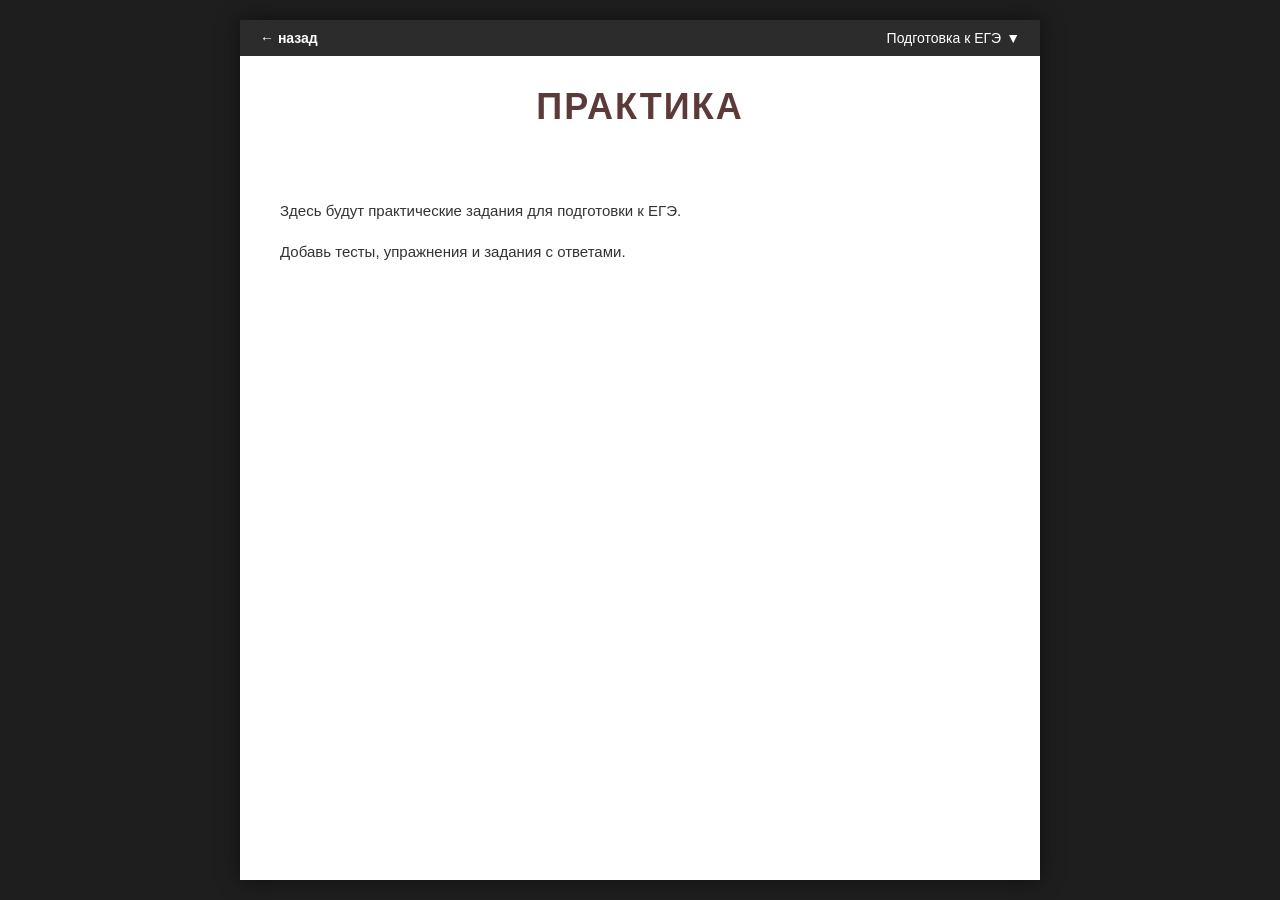
==== praktika.html @ 8fec3a5b "Add files via upload" ====
<!DOCTYPE html>
<html lang="ru">
<head>
    <meta charset="UTF-8">
    <meta name="viewport" content="width=device-width, initial-scale=1.0">
    <title>Практика — Подготовка к ЕГЭ</title>
    <link rel="stylesheet" href="style.css">
</head>
<body>

    <div class="container">
        <header>
            <div class="header-left">
                <a href="index.html" class="back-link">← назад</a>
            </div>
            <div class="header-right">
                <span>Подготовка к ЕГЭ</span>
                <span>▼</span>
            </div>
        </header>

        <div class="title-section">
            <div class="title-box">
                <h1>ПРАКТИКА</h1>
            </div>
        </div>

        <div class="page-content">
            <p>Здесь будут практические задания для подготовки к ЕГЭ.</p>
            <p>Добавь тесты, упражнения и задания с ответами.</p>
        </div>
    </div>

</body>
</html>
---- style.css ----
/* ============================================================
   БАЗОВЫЕ СТИЛИ + ГЛАВНАЯ СТРАНИЦА
   ============================================================ */

* {
    box-sizing: border-box;
    margin: 0;
    padding: 0;
}

body {
    font-family: 'Georgia', serif;
    background-color: #1e1e1e;
    display: flex;
    justify-content: center;
    min-height: 100vh;
    padding: 20px 0;
}

.container {
    width: 100%;
    max-width: 800px;
    background-color: #ffffff;
    box-shadow: 0 0 20px rgba(0, 0, 0, 0.5);
    display: flex;
    flex-direction: column;
}

/* ===== Шапка ===== */
header {
    background-color: #2c2c2c;
    color: #ffffff;
    padding: 10px 20px;
    display: flex;
    justify-content: space-between;
    align-items: center;
    font-size: 14px;
    font-family: Arial, sans-serif;
}

.header-left {
    display: flex;
    align-items: center;
    gap: 10px;
    font-weight: bold;
}

.back-link {
    color: #ffffff;
    text-decoration: none;
    transition: opacity 0.2s;
}

.back-link:hover {
    opacity: 0.7;
}

.header-right {
    display: flex;
    align-items: center;
    gap: 5px;
    cursor: pointer;
}

/* ===== Заголовок страницы ===== */
.title-section {
    padding: 30px 20px;
    display: flex;
    justify-content: center;
}

.title-box {
    text-align: center;
}

.title-box h1 {
    font-family: 'Impact', 'Arial Black', sans-serif;
    font-size: 36px;
    color: #5c3a3a;
    letter-spacing: 2px;
    text-transform: uppercase;
}

/* ===== Приветствие (главная) ===== */
.intro-text {
    padding: 20px 40px;
    text-align: center;
    font-family: Arial, sans-serif;
    font-size: 13px;
    color: #333;
    line-height: 1.5;
    border-top: 1px dashed #ccc;
    border-bottom: 1px dashed #ccc;
    margin-bottom: 20px;
}

/* ===== Секции с контентом (главная) ===== */
.content-section {
    display: flex;
    border-bottom: 1px dashed #ccc;
    min-height: 200px;
}

.content-section:last-child {
    border-bottom: none;
}

.image-placeholder {
    width: 40%;
    background-color: #f7f7f7;
    border-right: 1px dashed #ccc;
    display: flex;
    justify-content: center;
    align-items: center;
}

.plus-btn {
    width: 40px;
    height: 40px;
    background-color: #ffffff;
    border-radius: 50%;
    box-shadow: 0 2px 5px rgba(0,0,0,0.1);
    display: flex;
    justify-content: center;
    align-items: center;
    font-size: 24px;
    color: #666;
    cursor: pointer;
    transition: transform 0.2s;
}

.plus-btn:hover {
    transform: scale(1.1);
}

.text-content {
    width: 60%;
    padding: 30px;
    display: flex;
    flex-direction: column;
    justify-content: center;
}

.card-link {
    text-decoration: none;
    color: inherit;
    display: inline-block;
    width: fit-content;
}

.text-content h2 {
    font-family: 'Impact', 'Arial Black', sans-serif;
    font-size: 28px;
    color: #5c3a3a;
    margin-bottom: 10px;
    text-transform: uppercase;
    transition: transform 0.25s ease, color 0.25s ease;
    transform-origin: left center;
}

.card-link:hover h2,
.card-link:focus h2 {
    transform: scale(1.08);
    color: #7a4a4a;
}

.text-content p {
    font-family: Arial, sans-serif;
    font-size: 12px;
    color: #777;
}

/* ===== Контент внутренних страниц ===== */
.page-content {
    padding: 40px;
    font-family: Arial, sans-serif;
    font-size: 15px;
    color: #333;
    line-height: 1.7;
}

.page-content p {
    margin-bottom: 15px;
}

/* ============================================================
   СТРАНИЦА ТЕОРИИ (задание 9)
   ============================================================ */

.subtitle {
    font-family: Arial, sans-serif;
    font-size: 14px;
    color: #888;
    margin-top: 5px;
    letter-spacing: 1px;
}

/* ===== Чёрный квадрат вместо эмодзи и цифр ===== */
.square-badge {
    display: inline-block;
    width: 14px;
    height: 14px;
    background-color: #1e1e1e;
    border-radius: 3px;
    margin-right: 10px;
    vertical-align: middle;
    flex-shrink: 0;
}

/* ===== Блок: карточка + стрелка + текст ===== */
.rule-with-card {
    display: flex;
    align-items: center;
    gap: 0;
    padding: 30px 40px;
    background: #ffffff;
    flex-wrap: nowrap;
}

/* Обёртка карточки + стрелки */
.rule-card-wrapper {
    display: flex;
    align-items: center;
    gap: 0;
    flex-shrink: 0;
}

/* Сама карточка (белая, с чёрной рамкой) */
.rule-card {
    width: 320px;
    background: #ffffff;
    border: 2px solid #1e1e1e;
    border-radius: 10px;
    padding: 22px 18px;
    cursor: pointer;
    box-shadow: 0 4px 14px rgba(0, 0, 0, 0.12);
    transition: transform 0.25s ease, box-shadow 0.25s ease;
}

.rule-card:hover {
    transform: scale(1.06);
    box-shadow: 0 8px 24px rgba(0, 0, 0, 0.22);
}

/* Мини-таблица внутри карточки */
.rule-card .mini-table {
    width: 100%;
    font-family: Arial, sans-serif;
    font-size: 15px;
}

.rule-card .mini-row {
    padding: 12px 10px;
    border-bottom: 1px dashed #ccc;
    text-align: center;
    color: #1e1e1e;
    font-weight: 500;
}

.rule-card .mini-row:last-child {
    border-bottom: none;
}

/* Стрелка справа от карточки */
.rule-arrow {
    font-size: 52px;
    color: #1e1e1e;
    font-weight: bold;
    line-height: 1;
    margin-left: 18px;
    user-select: none;
    transition: transform 0.3s ease;
    display: inline-block;
}

/* Стрелка двигается при наведении на карточку */
.rule-card-wrapper:hover .rule-arrow {
    transform: translateX(12px);
}

/* Текст справа */
.rule-text {
    flex: 1;
    padding-left: 30px;
    min-width: 0;
}

.rule-text h2 {
    font-family: 'Georgia', serif;
    font-size: 22px;
    color: #5c3a3a;
    margin-bottom: 15px;
    border-bottom: 2px solid #eee;
    padding-bottom: 8px;
    display: flex;
    align-items: center;
}

/* ===== Алгоритм ===== */
.algo-step {
    margin-bottom: 18px;
}

.algo-step p {
    font-family: Arial, sans-serif;
    font-size: 14px;
    color: #333;
    line-height: 1.6;
}

.algo-sublist {
    list-style: disc;
    padding-left: 30px;
    margin-top: 10px;
}

.algo-sublist li {
    font-family: Arial, sans-serif;
    font-size: 14px;
    color: #333;
    line-height: 1.6;
    margin-bottom: 8px;
}

/* ===== Заголовки разделов на странице теории ===== */
.rules-section {
    padding: 0 40px 20px;
}

.rules-section h2,
.tables-section h2 {
    font-family: 'Georgia', serif;
    font-size: 20px;
    color: #5c3a3a;
    margin: 30px 0 15px;
    border-bottom: 2px solid #eee;
    padding-bottom: 8px;
    display: flex;
    align-items: center;
}

.rules-section p,
.rules-section li {
    font-family: Arial, sans-serif;
    font-size: 14px;
    color: #333;
    line-height: 1.6;
}

.rules-list {
    padding-left: 20px;
    margin-bottom: 15px;
}

.rules-list li {
    margin-bottom: 8px;
}

/* ===== Таблицы-карточки (книжные корешки) ===== */
.tables-section {
    padding: 0 40px 40px;
}

.tables-section .hint {
    font-family: Arial, sans-serif;
    font-size: 13px;
    color: #888;
    margin-bottom: 20px;
    font-style: italic;
}

/* Мини-таблица внутри книги */
.mini-table {
    width: 100%;
    font-family: Arial, sans-serif;
    font-size: 11px;
}

.mini-row {
    display: flex;
    justify-content: space-between;
    padding: 4px 6px;
    border-bottom: 1px solid #eee;
}

.mini-row.header {
    background: #5c3a3a;
    color: #fff;
    font-weight: bold;
    border-radius: 4px 4px 0 0;
}

.mini-row span:first-child {
    text-align: left;
    flex: 1;
}

.mini-row span:not(:first-child) {
    text-align: center;
    width: 50px;
    color: #5c3a3a;
    font-weight: bold;
}

.mini-row.header span:not(:first-child) {
    color: #fff;
}

.table-caption {
    font-family: Arial, sans-serif;
    font-size: 12px;
    color: #5c3a3a;
    font-weight: bold;
    display: flex;
    align-items: center;
    justify-content: center;
}

/* ===== Модальное окно ===== */
.modal {
    display: none;
    position: fixed;
    top: 0; left: 0;
    width: 100%; height: 100%;
    background: rgba(0, 0, 0, 0.75);
    z-index: 1000;
    justify-content: center;
    align-items: center;
    padding: 20px;
    opacity: 0;
    transition: opacity 0.2s ease;
}

.modal.active {
    display: flex;
    opacity: 1;
}

.modal-content {
    background: #fff;
    padding: 25px 30px;
    border-radius: 10px;
    max-width: 850px;
    width: 100%;
    max-height: 90vh;
    overflow-y: auto;
    position: relative;
    animation: zoomIn 0.25s ease;
}

@keyframes zoomIn {
    from { transform: scale(0.85); opacity: 0; }
    to   { transform: scale(1);    opacity: 1; }
}

.modal-close {
    position: absolute;
    top: 15px;
    right: 25px;
    font-size: 38px;
    color: #fff;
    cursor: pointer;
    line-height: 1;
    z-index: 1001;
    transition: opacity 0.2s;
}

.modal-close:hover {
    opacity: 0.7;
}

/* ===== Полные таблицы внутри модалки ===== */
.full-table h3 {
    font-family: 'Georgia', serif;
    font-size: 20px;
    color: #5c3a3a;
    margin-bottom: 15px;
    border-bottom: 2px solid #eee;
    padding-bottom: 8px;
}

.full-table table {
    width: 100%;
    border-collapse: collapse;
    font-family: Arial, sans-serif;
    font-size: 14px;
    margin-bottom: 15px;
}

.full-table th {
    background: #5c3a3a;
    color: #fff;
    padding: 10px;
    text-align: left;
    font-weight: bold;
}

.full-table td {
    padding: 10px;
    border-bottom: 1px solid #eee;
    vertical-align: top;
}

.full-table tr:nth-child(even) td {
    background: #fafafa;
}

.full-table .note {
    font-family: Arial, sans-serif;
    font-size: 13px;
    color: #7a4a4a;
    background: #fff8f0;
    padding: 10px 15px;
    border-left: 3px solid #5c3a3a;
    border-radius: 4px;
    line-height: 1.5;
}

/* ============================================================
   КНИЖНЫЕ КОРЕШКИ
   ============================================================ */

/* Контейнер-стопка книг */
.book-stack {
    display: flex;
    flex-direction: column;
    gap: 6px;
    margin-top: 10px;
}

/* Одиночная книга после текста */
.book-stack-single {
    padding: 10px 40px 30px;
}

/* Сама книга */
.book {
    position: relative;
    cursor: pointer;
    transition: transform 0.3s ease, opacity 0.3s ease, filter 0.3s ease;
    transform-origin: left center;
}

/* Корешок */
.book__spine {
    display: flex;
    align-items: center;
    gap: 14px;
    padding: 14px 22px;
    background: linear-gradient(180deg, #f5f1ea 0%, #ece5d8 100%);
    border: 1px solid #d9cdb8;
    border-left: 6px solid #8b6f47;
    border-radius: 3px 8px 8px 3px;
    box-shadow:
        inset 0 1px 0 rgba(255, 255, 255, 0.8),
        inset 0 -1px 0 rgba(0, 0, 0, 0.05),
        0 2px 4px rgba(0, 0, 0, 0.08);
    position: relative;
    overflow: hidden;
}

/* Декоративная "полоска" на корешке сверху и снизу */
.book__spine::before,
.book__spine::after {
    content: '';
    position: absolute;
    left: 0;
    right: 0;
    height: 3px;
    background: #d9cdb8;
}

.book__spine::before { top: 0; }
.book__spine::after  { bottom: 0; }

/* Номер "тома" — как метка на корешке */
.book__num {
    font-family: 'Georgia', serif;
    font-size: 13px;
    font-weight: bold;
    color: #fff;
    background: #8b6f47;
    width: 26px;
    height: 26px;
    display: flex;
    align-items: center;
    justify-content: center;
    border-radius: 50%;
    flex-shrink: 0;
    box-shadow: 0 1px 2px rgba(0, 0, 0, 0.2);
}

/* Название книги */
.book__title {
    font-family: 'Georgia', serif;
    font-size: 15px;
    color: #4a3a28;
    letter-spacing: 0.3px;
    flex: 1;
    text-align: left;
}

/* ===== ЭФФЕКТ ПРИ НАВЕДЕНИИ ===== */

/* Когда курсор на стопке — все книги слегка тускнеют */
.book-stack:hover .book {
    opacity: 0.45;
    filter: grayscale(0.4);
}

/* ...кроме той, на которую навели */
.book-stack:hover .book:hover {
    opacity: 1;
    filter: none;
    transform: scale(1.04) translateX(6px);
    z-index: 2;
}

/* Тень усиленная у "выделенной" книги */
.book:hover .book__spine {
    box-shadow:
        inset 0 1px 0 rgba(255, 255, 255, 0.9),
        inset 0 -1px 0 rgba(0, 0, 0, 0.05),
        0 6px 16px rgba(0, 0, 0, 0.18);
}

/* Для одиночной книги — просто лёгкое увеличение */
.book-stack-single .book:hover {
    transform: scale(1.03) translateX(4px);
}

.book-stack-single .book:hover .book__spine {
    box-shadow:
        inset 0 1px 0 rgba(255, 255, 255, 0.9),
        inset 0 -1px 0 rgba(0, 0, 0, 0.05),
        0 6px 16px rgba(0, 0, 0, 0.18);
}

/* ============================================================
   СХЕМЫ ВНУТРИ БОЛЬШОЙ ТАБЛИЦЫ (ПРАВИЛА)
   ============================================================ */

.scheme {
    padding: 20px 0;
    border-bottom: 1px dashed #d9cdb8;
}

.scheme:last-child {
    border-bottom: none;
    padding-bottom: 5px;
}

.scheme__title {
    font-family: 'Georgia', serif;
    font-size: 17px;
    color: #5c3a3a;
    margin-bottom: 16px;
    font-weight: bold;
    padding-bottom: 6px;
    border-bottom: 1px solid #eee;
}

.scheme__flow {
    display: flex;
    flex-direction: column;
    align-items: center;
    gap: 6px;
}

.scheme__node {
    padding: 10px 18px;
    background: #faf7f2;
    border: 1px solid #d9cdb8;
    border-radius: 6px;
    font-family: Arial, sans-serif;
    font-size: 13px;
    color: #333;
    text-align: center;
    transition: transform 0.2s ease, box-shadow 0.2s ease;
    cursor: default;
    max-width: 100%;
}

.scheme__node:hover {
    transform: scale(1.03);
    box-shadow: 0 3px 10px rgba(0, 0, 0, 0.08);
}

.scheme__node--start {
    background: #f0e9dd;
    font-weight: bold;
    color: #4a3a28;
}

.scheme__node--accent {
    background: #5c3a3a;
    color: #ffffff;
    font-weight: bold;
    border-color: #5c3a3a;
}

.scheme__node--yes {
    background: #eaf3ea;
    border-color: #a8c9a8;
    color: #2f5a2f;
}

.scheme__node--no {
    background: #f7ecec;
    border-color: #d9b3b3;
    color: #7a3a3a;
}

.scheme__arrow {
    font-size: 18px;
    color: #8b6f47;
    line-height: 1;
    user-select: none;
}

.scheme__row {
    display: flex;
    gap: 10px;
    flex-wrap: wrap;
    justify-content: center;
    width: 100%;
}

.scheme__example {
    font-family: Arial, sans-serif;
    font-size: 12px;
    color: #7a4a4a;
    background: #fff8f0;
    padding: 8px 14px;
    border-left: 3px solid #8b6f47;
    border-radius: 4px;
    margin-top: 14px;
    font-style: italic;
    line-height: 1.5;
    text-align: center;
}

/* ============================================================
   АДАПТИВ (телефоны)
   ============================================================ */
@media (max-width: 720px) {
    .rule-with-card {
        flex-direction: column;
        gap: 15px;
        padding: 20px;
    }

    .rule-card-wrapper {
        flex-direction: row;
    }

    .rule-card {
        width: 100%;
        max-width: 320px;
    }

    .rule-arrow {
        font-size: 40px;
        margin-left: 10px;
    }

    .rule-card-wrapper:hover .rule-arrow {
        transform: translateX(8px);
    }

    .rule-text {
        padding-left: 0;
    }

    .book-stack-single {
        padding: 10px 20px 20px;
    }

    .book__spine {
        padding: 12px 16px;
    }

    .book__title {
        font-size: 14px;
    }

    .scheme__node {
        font-size: 12px;
        padding: 8px 12px;
    }

    .scheme__title {
        font-size: 15px;
    }

    .scheme__row {
        flex-direction: column;
        align-items: center;
    }
}
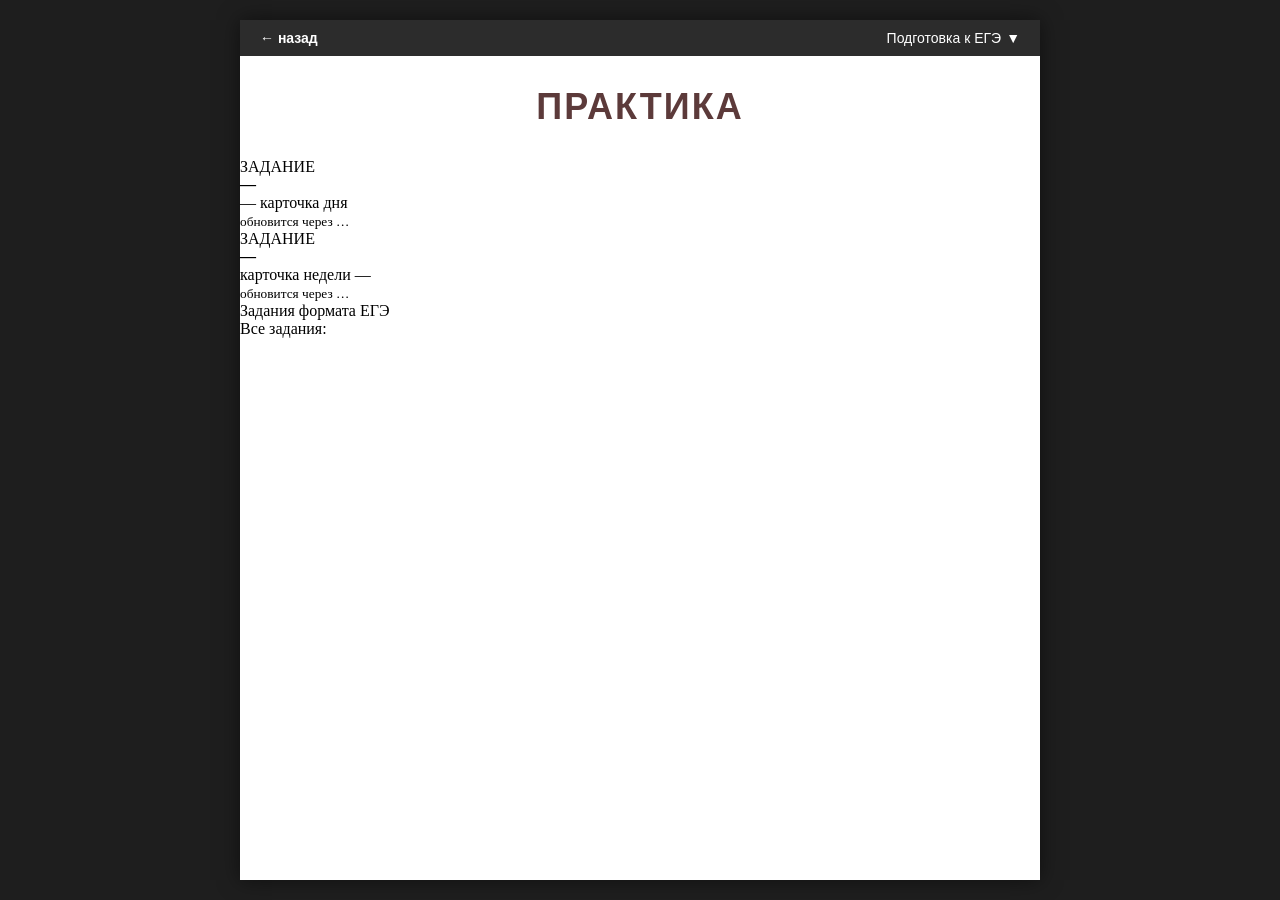
==== commit c3cba556: "praktika.html" ====
--- a/praktika.html
+++ b/praktika.html
@@ -4,6 +4,9 @@
     <meta charset="UTF-8">
     <meta name="viewport" content="width=device-width, initial-scale=1.0">
     <title>Практика — Подготовка к ЕГЭ</title>
+    <link rel="preconnect" href="https://fonts.googleapis.com">
+    <link rel="preconnect" href="https://fonts.gstatic.com" crossorigin>
+    <link href="https://fonts.googleapis.com/css2?family=Oswald:wght@400;500;600&display=swap" rel="stylesheet">
     <link rel="stylesheet" href="style.css">
 </head>
 <body>
@@ -25,11 +28,460 @@
             </div>
         </div>
 
-        <div class="page-content">
-            <p>Здесь будут практические задания для подготовки к ЕГЭ.</p>
-            <p>Добавь тесты, упражнения и задания с ответами.</p>
-        </div>
+        <div class="practice-area">
+
+            <!-- Карточка дня -->
+            <div class="practice-item practice-item--day">
+                <div class="practice-square" onclick="openDailyTask()">
+                    <span class="practice-square__label">
+                        ЗАДАНИЕ<br><b id="daily-number">—</b>
+                    </span>
+                </div>
+                <div class="practice-label">
+                    — карточка дня<br>
+                    <small class="practice-timer" id="daily-timer">обновится через …</small>
+                </div>
+            </div>
+
+            <!-- Карточка недели -->
+            <div class="practice-item practice-item--week">
+                <div class="practice-square practice-square--text" onclick="openWeeklyTask()">
+                    <span class="practice-square__label">
+                        ЗАДАНИЕ<br><b id="weekly-number">—</b>
+                    </span>
+                </div>
+                <div class="practice-label">
+                    карточка недели —<br>
+                    <small class="practice-timer" id="weekly-timer">обновится через …</small>
+                </div>
+            </div>
+
+        </div>
+
+        <div class="ribbon-title">
+            Задания формата ЕГЭ
+        </div>
+
+        <!-- Бегущая лента -->
+        <div class="ribbon">
+            <div class="ribbon-track" id="ribbon-track"></div>
+        </div>
+
+        <!-- Кнопки для всех заданий -->
+        <div class="more-tasks">
+            <p class="more-tasks__title">Все задания:</p>
+            <div class="more-tasks__grid" id="more-tasks-grid"></div>
+        </div>
+
     </div>
 
+    <!-- Модальное окно -->
+    <div id="practice-modal" class="modal" onclick="closePractice(event)">
+        <span class="modal-close" onclick="closePractice(event)">×</span>
+        <div class="modal-content" onclick="event.stopPropagation()">
+            <div id="practice-modal-body"></div>
+        </div>
+    </div>
+
+    <script src="tasks.js"></script>
+
+    <script>
+        /* ============================================================
+           ПРОГРЕСС В localStorage
+           ============================================================ */
+        const STORAGE_KEY = 'ege_practice_solved';
+        const WEEKLY_STORAGE_KEY = 'ege_practice_weekly';
+
+        function getSolved() {
+            try {
+                const raw = localStorage.getItem(STORAGE_KEY);
+                return raw ? JSON.parse(raw) : [];
+            } catch (e) { return []; }
+        }
+
+        function setSolved(arr) {
+            localStorage.setItem(STORAGE_KEY, JSON.stringify(arr));
+        }
+
+        function markSolved(number) {
+            const solved = getSolved();
+            if (!solved.includes(number)) {
+                solved.push(number);
+                setSolved(solved);
+            }
+        }
+
+        function resetProgress() {
+            localStorage.removeItem(STORAGE_KEY);
+        }
+
+        function getAllTaskNumbers() {
+            return Object.keys(TASKS).map(Number);
+        }
+
+        function getUnsolved() {
+            const solved = getSolved();
+            return getAllTaskNumbers().filter(n => !solved.includes(n));
+        }
+
+        /* ============================================================
+           ТАЙМЕРЫ КАРТОЧЕК (день / неделя)
+           ============================================================ */
+
+        /* --- Карточка дня: номер = текущий день месяца --- */
+        function getDailyTaskNumber() {
+            const day = new Date().getDate();
+            const all = getAllTaskNumbers();
+            return all[Math.min(day - 1, all.length - 1)];
+        }
+
+        /* --- Карточка недели: случайное, не равное предыдущему --- */
+        function getWeeklyTaskNumber() {
+            const all = getAllTaskNumbers();
+            let prev = null;
+            try {
+                const raw = localStorage.getItem(WEEKLY_STORAGE_KEY);
+                if (raw) prev = JSON.parse(raw);
+            } catch (e) {}
+
+            let num;
+            let attempts = 0;
+            do {
+                num = all[Math.floor(Math.random() * all.length)];
+                attempts++;
+            } while (all.length > 1 && num === prev && attempts < 100);
+
+            localStorage.setItem(WEEKLY_STORAGE_KEY, JSON.stringify(num));
+            return num;
+        }
+
+        /* --- Сколько осталось до ближайшего 00:00 --- */
+        function msUntilMidnight() {
+            const now = new Date();
+            const tomorrow = new Date(now.getFullYear(), now.getMonth(), now.getDate() + 1, 0, 0, 0, 0);
+            return tomorrow - now;
+        }
+
+        /* --- Сколько осталось до ближайшего воскресенья 00:00 --- */
+        function msUntilSundayMidnight() {
+            const now = new Date();
+            const day = now.getDay();                    // 0 = вс
+            const daysUntilSunday = (7 - day) % 7;
+            let target = new Date(now.getFullYear(), now.getMonth(), now.getDate() + daysUntilSunday, 0, 0, 0, 0);
+            if (day === 0 && now.getHours() >= 0) {
+                target = new Date(now.getFullYear(), now.getMonth(), now.getDate() + 7, 0, 0, 0, 0);
+            }
+            return target - now;
+        }
+
+        /* --- Форматирует мс в "чч:мм:сс" --- */
+        function formatTime(ms) {
+            if (!ms || isNaN(ms) || ms < 0) ms = 0;
+            const totalSec = Math.floor(ms / 1000);
+            const h = Math.floor(totalSec / 3600);
+            const m = Math.floor((totalSec % 3600) / 60);
+            const s = totalSec % 60;
+            return String(h).padStart(2, '0') + ':' +
+                   String(m).padStart(2, '0') + ':' +
+                   String(s).padStart(2, '0');
+        }
+
+        /* --- Обновляет таймеры и номера карточек --- */
+        function updateCardTimers() {
+            // Карточка дня
+            const dailyNum = getDailyTaskNumber();
+            const dailyEl = document.getElementById('daily-number');
+            const dailyTimer = document.getElementById('daily-timer');
+            if (dailyEl) dailyEl.textContent = dailyNum;
+            if (dailyTimer) dailyTimer.textContent = 'обновится через ' + formatTime(msUntilMidnight());
+
+            // Карточка недели
+            let weeklyNum = null;
+            try {
+                const raw = localStorage.getItem(WEEKLY_STORAGE_KEY);
+                if (raw) weeklyNum = JSON.parse(raw);
+            } catch (e) { weeklyNum = null; }
+
+            if (weeklyNum === null || !TASKS[weeklyNum]) {
+                weeklyNum = getWeeklyTaskNumber();
+            }
+
+            const weeklyEl = document.getElementById('weekly-number');
+            const weeklyTimer = document.getElementById('weekly-timer');
+            if (weeklyEl) weeklyEl.textContent = weeklyNum;
+            if (weeklyTimer) weeklyTimer.textContent = 'обновится через ' + formatTime(msUntilSundayMidnight());
+        }
+
+        /* --- Открытие заданий из карточек --- */
+        function openDailyTask() {
+            openTask(getDailyTaskNumber());
+        }
+
+        function openWeeklyTask() {
+            let weeklyNum = null;
+            try {
+                const raw = localStorage.getItem(WEEKLY_STORAGE_KEY);
+                if (raw) weeklyNum = JSON.parse(raw);
+            } catch (e) { weeklyNum = null; }
+
+            if (!weeklyNum || !TASKS[weeklyNum]) {
+                weeklyNum = getWeeklyTaskNumber();
+            }
+            openTask(weeklyNum);
+        }
+
+        /* ============================================================
+           СЛУЧАЙНОЕ ЗАДАНИЕ (для ленты и кнопок)
+           ============================================================ */
+        function openRandomTask() {
+            const unsolved = getUnsolved();
+            if (unsolved.length === 0) {
+                showAllDoneMessage();
+                return;
+            }
+            const randomIndex = Math.floor(Math.random() * unsolved.length);
+            openTask(unsolved[randomIndex]);
+        }
+
+        /* ============================================================
+           ОТКРЫТИЕ ЗАДАНИЯ
+           ============================================================ */
+        function openTask(number) {
+            const task = TASKS[number];
+            if (!task) {
+                alert('Задание №' + number + ' не найдено.');
+                return;
+            }
+
+            if (getUnsolved().length === 0) {
+                showAllDoneMessage();
+                return;
+            }
+
+            let html = '<h3 class="task-title">Задание ' + number + '</h3>';
+            html += '<p class="task-text">' + task.question + '</p>';
+            html += '<form id="quiz-form" onsubmit="checkAnswer(event, ' + number + ')">';
+
+            task.options.forEach(function(option, index) {
+                const num = index + 1;
+                html += ''
+                    + '<div class="quiz-row">'
+                    +   '<label class="quiz-option">'
+                    +     '<input type="checkbox" name="answer" value="' + num + '">'
+                    +     '<span class="quiz-num">' + num + ')</span>'
+                    +     '<span class="quiz-text">' + option + '</span>'
+                    +   '</label>'
+                    + '</div>';
+            });
+
+            html += ''
+                + '<div class="quiz-actions">'
+                +   '<button type="submit" class="quiz-btn">Ответить</button>'
+                +   '<button type="button" class="quiz-btn quiz-btn--reset" onclick="resetQuiz()">Сбросить</button>'
+                + '</div>'
+                + '<div id="quiz-result" class="quiz-result"></div>'
+                + '</form>';
+
+            document.getElementById('practice-modal-body').innerHTML = html;
+
+            const modal = document.getElementById('practice-modal');
+            modal.classList.add('active');
+            document.body.style.overflow = 'hidden';
+
+            const modalContent = modal.querySelector('.modal-content');
+            if (modalContent) modalContent.scrollTop = 0;
+        }
+
+        /* ============================================================
+           СООБЩЕНИЕ "ВСЁ РЕШЕНО"
+           ============================================================ */
+        function showAllDoneMessage() {
+            const html = ''
+                + '<div class="all-done">'
+                +   '<div class="all-done__emoji">🎉</div>'
+                +   '<h3 class="all-done__title">Вы решили все задания!</h3>'
+                +   '<p class="all-done__text">Начать цикл заново?</p>'
+                +   '<div class="all-done__actions">'
+                +     '<button type="button" class="quiz-btn" onclick="confirmReset(true)">Да</button>'
+                +     '<button type="button" class="quiz-btn quiz-btn--reset" onclick="confirmReset(false)">Нет</button>'
+                +   '</div>'
+                + '</div>';
+
+            document.getElementById('practice-modal-body').innerHTML = html;
+
+            const modal = document.getElementById('practice-modal');
+            modal.classList.add('active');
+            document.body.style.overflow = 'hidden';
+        }
+
+        function confirmReset(yes) {
+            if (yes) {
+                resetProgress();
+                updateProgressDisplay();
+                closePractice();
+            } else {
+                closePractice();
+            }
+        }
+
+        /* ============================================================
+           ЗАКРЫТИЕ
+           ============================================================ */
+        function closePractice(event) {
+            if (event) event.stopPropagation();
+            const modal = document.getElementById('practice-modal');
+            modal.classList.remove('active');
+            document.body.style.overflow = '';
+        }
+
+        document.addEventListener('keydown', function(e) {
+            if (e.key === 'Escape') closePractice();
+        });
+
+        /* ============================================================
+           ПРОВЕРКА ОТВЕТА
+           ============================================================ */
+        function checkAnswer(event, number) {
+            event.preventDefault();
+
+            const correct = TASKS[number].correct;
+            const form = document.getElementById('quiz-form');
+            const checked = Array.from(form.querySelectorAll('input[name="answer"]:checked'))
+                                 .map(cb => cb.value)
+                                 .sort();
+            const result = document.getElementById('quiz-result');
+
+            if (checked.length === 0) {
+                result.className = 'quiz-result quiz-result--warn';
+                result.innerHTML = '⚠️ Выберите хотя бы один вариант ответа.';
+                return;
+            }
+
+            const correctSorted = [...correct].sort();
+            const isCorrect = checked.length === correctSorted.length &&
+                              checked.every((v, i) => v === correctSorted[i]);
+
+            form.querySelectorAll('.quiz-row').forEach(row => {
+                row.classList.remove('quiz-row--correct', 'quiz-row--wrong', 'quiz-row--missed');
+                const val = row.querySelector('input').value;
+                const isRight = correct.includes(val);
+                const isChecked = row.querySelector('input').checked;
+
+                if (isRight && isChecked) row.classList.add('quiz-row--correct');
+                else if (!isRight && isChecked) row.classList.add('quiz-row--wrong');
+                else if (isRight && !isChecked) row.classList.add('quiz-row--missed');
+            });
+
+            if (isCorrect) {
+                markSolved(number);
+                updateProgressDisplay();
+                result.className = 'quiz-result quiz-result--ok';
+                result.innerHTML = '✅ Верно! Правильные ответы: <b>' + correct.join(', ') + '</b>.';
+            } else {
+                result.className = 'quiz-result quiz-result--fail';
+                result.innerHTML = '❌ Неверно. Попробуйте ещё раз.<br>'
+                    + '<span class="quiz-hint">Правильные ответы: <b>' + correct.join(', ') + '</b>.</span>';
+            }
+        }
+
+        function resetQuiz() {
+            const form = document.getElementById('quiz-form');
+            if (!form) return;
+            form.reset();
+            const res = document.getElementById('quiz-result');
+            res.className = 'quiz-result';
+            res.innerHTML = '';
+            form.querySelectorAll('.quiz-row').forEach(row => {
+                row.classList.remove('quiz-row--correct', 'quiz-row--wrong', 'quiz-row--missed');
+            });
+        }
+
+        /* ============================================================
+           ОТОБРАЖЕНИЕ ПРОГРЕССА
+           ============================================================ */
+        function updateProgressDisplay() {
+            const solved = getSolved();
+
+            document.querySelectorAll('.more-tasks__btn').forEach(btn => {
+                btn.classList.toggle('more-tasks__btn--solved', solved.includes(Number(btn.dataset.num)));
+            });
+
+            document.querySelectorAll('.ribbon-square').forEach(sq => {
+                sq.classList.toggle('ribbon-square--solved', solved.includes(Number(sq.dataset.num)));
+            });
+        }
+
+        /* ============================================================
+           ГЕНЕРАЦИЯ ЛЕНТЫ И КНОПОК
+           ============================================================ */
+        document.addEventListener('DOMContentLoaded', function() {
+            // Лента
+            const ribbon = document.getElementById('ribbon-track');
+            if (ribbon) {
+                const firstTen = [1,2,3,4,5,6,7,8,9,10];
+                firstTen.concat(firstTen).forEach(num => {
+                    const sq = document.createElement('div');
+                    sq.className = 'ribbon-square';
+                    sq.dataset.num = num;
+                    sq.title = 'Задание ' + num;
+                    sq.addEventListener('click', () => openTask(num));
+                    ribbon.appendChild(sq);
+                });
+            }
+
+            // Кнопки 1–31
+            const grid = document.getElementById('more-tasks-grid');
+            if (grid) {
+                getAllTaskNumbers().forEach(num => {
+                    const btn = document.createElement('button');
+                    btn.className = 'more-tasks__btn';
+                    btn.dataset.num = num;
+                    btn.textContent = num;
+                    btn.addEventListener('click', () => openTask(num));
+                    grid.appendChild(btn);
+                });
+            }
+
+            updateProgressDisplay();
+
+            // Таймеры: запуск + обновление каждую секунду
+            updateCardTimers();
+            setInterval(updateCardTimers, 1000);
+        });
+
+        /* ============================================================
+           🧪 СЕКРЕТНЫЕ КОМАНДЫ
+           ============================================================ */
+        let keyBuffer = '';
+        let keyTimer = null;
+
+        document.addEventListener('keydown', function(e) {
+            if (e.target.tagName === 'INPUT' || e.target.tagName === 'TEXTAREA') return;
+
+            keyBuffer += e.key.toLowerCase();
+            if (keyBuffer.length > 10) keyBuffer = keyBuffer.slice(-10);
+
+            clearTimeout(keyTimer);
+            keyTimer = setTimeout(() => { keyBuffer = ''; }, 2000);
+
+            if (keyBuffer.endsWith('test')) {
+                keyBuffer = '';
+                const all = getAllTaskNumbers();
+                const last = all[Math.floor(Math.random() * all.length)];
+                setSolved(all.filter(n => n !== last));
+                updateProgressDisplay();
+                console.log('🧪 [TEST] Отмечено 30 заданий. Осталось: ' + last);
+            }
+
+            if (keyBuffer.endsWith('reset')) {
+                keyBuffer = '';
+                resetProgress();
+                updateProgressDisplay();
+                closePractice();
+                console.log('🧹 [TEST] Прогресс сброшен');
+            }
+        });
+    </script>
+
 </body>
-</html>+</html>
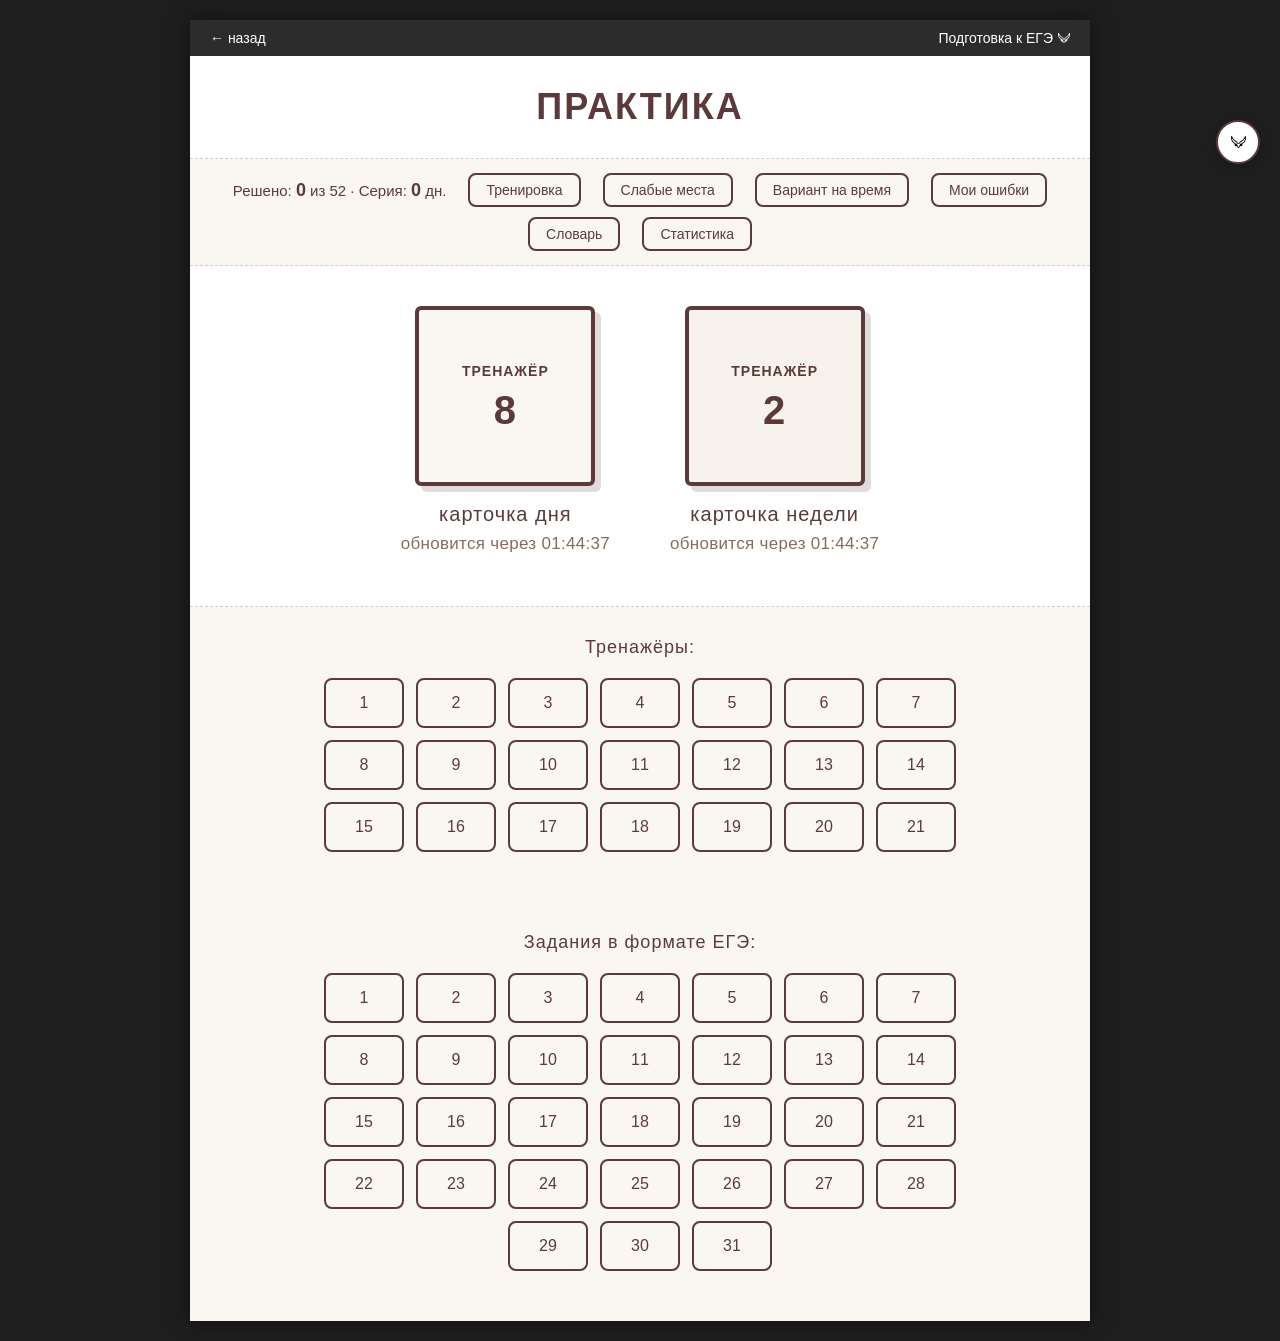
==== commit 6b97c818: "Add files via upload" ====
--- a/praktika.html
+++ b/praktika.html
@@ -1,487 +1,101 @@
-<!DOCTYPE html>
-<html lang="ru">
-<head>
-    <meta charset="UTF-8">
-    <meta name="viewport" content="width=device-width, initial-scale=1.0">
-    <title>Практика — Подготовка к ЕГЭ</title>
-    <link rel="preconnect" href="https://fonts.googleapis.com">
-    <link rel="preconnect" href="https://fonts.gstatic.com" crossorigin>
-    <link href="https://fonts.googleapis.com/css2?family=Oswald:wght@400;500;600&display=swap" rel="stylesheet">
-    <link rel="stylesheet" href="style.css">
-</head>
-<body>
-
-    <div class="container">
-        <header>
-            <div class="header-left">
-                <a href="index.html" class="back-link">← назад</a>
-            </div>
-            <div class="header-right">
-                <span>Подготовка к ЕГЭ</span>
-                <span>▼</span>
-            </div>
-        </header>
-
-        <div class="title-section">
-            <div class="title-box">
-                <h1>ПРАКТИКА</h1>
-            </div>
-        </div>
-
-        <div class="practice-area">
-
-            <!-- Карточка дня -->
-            <div class="practice-item practice-item--day">
-                <div class="practice-square" onclick="openDailyTask()">
-                    <span class="practice-square__label">
-                        ЗАДАНИЕ<br><b id="daily-number">—</b>
-                    </span>
-                </div>
-                <div class="practice-label">
-                    — карточка дня<br>
-                    <small class="practice-timer" id="daily-timer">обновится через …</small>
-                </div>
-            </div>
-
-            <!-- Карточка недели -->
-            <div class="practice-item practice-item--week">
-                <div class="practice-square practice-square--text" onclick="openWeeklyTask()">
-                    <span class="practice-square__label">
-                        ЗАДАНИЕ<br><b id="weekly-number">—</b>
-                    </span>
-                </div>
-                <div class="practice-label">
-                    карточка недели —<br>
-                    <small class="practice-timer" id="weekly-timer">обновится через …</small>
-                </div>
-            </div>
-
-        </div>
-
-        <div class="ribbon-title">
-            Задания формата ЕГЭ
-        </div>
-
-        <!-- Бегущая лента -->
-        <div class="ribbon">
-            <div class="ribbon-track" id="ribbon-track"></div>
-        </div>
-
-        <!-- Кнопки для всех заданий -->
-        <div class="more-tasks">
-            <p class="more-tasks__title">Все задания:</p>
-            <div class="more-tasks__grid" id="more-tasks-grid"></div>
-        </div>
-
-    </div>
-
-    <!-- Модальное окно -->
-    <div id="practice-modal" class="modal" onclick="closePractice(event)">
-        <span class="modal-close" onclick="closePractice(event)">×</span>
-        <div class="modal-content" onclick="event.stopPropagation()">
-            <div id="practice-modal-body"></div>
-        </div>
-    </div>
-
-    <script src="tasks.js"></script>
-
-    <script>
-        /* ============================================================
-           ПРОГРЕСС В localStorage
-           ============================================================ */
-        const STORAGE_KEY = 'ege_practice_solved';
-        const WEEKLY_STORAGE_KEY = 'ege_practice_weekly';
-
-        function getSolved() {
-            try {
-                const raw = localStorage.getItem(STORAGE_KEY);
-                return raw ? JSON.parse(raw) : [];
-            } catch (e) { return []; }
-        }
-
-        function setSolved(arr) {
-            localStorage.setItem(STORAGE_KEY, JSON.stringify(arr));
-        }
-
-        function markSolved(number) {
-            const solved = getSolved();
-            if (!solved.includes(number)) {
-                solved.push(number);
-                setSolved(solved);
-            }
-        }
-
-        function resetProgress() {
-            localStorage.removeItem(STORAGE_KEY);
-        }
-
-        function getAllTaskNumbers() {
-            return Object.keys(TASKS).map(Number);
-        }
-
-        function getUnsolved() {
-            const solved = getSolved();
-            return getAllTaskNumbers().filter(n => !solved.includes(n));
-        }
-
-        /* ============================================================
-           ТАЙМЕРЫ КАРТОЧЕК (день / неделя)
-           ============================================================ */
-
-        /* --- Карточка дня: номер = текущий день месяца --- */
-        function getDailyTaskNumber() {
-            const day = new Date().getDate();
-            const all = getAllTaskNumbers();
-            return all[Math.min(day - 1, all.length - 1)];
-        }
-
-        /* --- Карточка недели: случайное, не равное предыдущему --- */
-        function getWeeklyTaskNumber() {
-            const all = getAllTaskNumbers();
-            let prev = null;
-            try {
-                const raw = localStorage.getItem(WEEKLY_STORAGE_KEY);
-                if (raw) prev = JSON.parse(raw);
-            } catch (e) {}
-
-            let num;
-            let attempts = 0;
-            do {
-                num = all[Math.floor(Math.random() * all.length)];
-                attempts++;
-            } while (all.length > 1 && num === prev && attempts < 100);
-
-            localStorage.setItem(WEEKLY_STORAGE_KEY, JSON.stringify(num));
-            return num;
-        }
-
-        /* --- Сколько осталось до ближайшего 00:00 --- */
-        function msUntilMidnight() {
-            const now = new Date();
-            const tomorrow = new Date(now.getFullYear(), now.getMonth(), now.getDate() + 1, 0, 0, 0, 0);
-            return tomorrow - now;
-        }
-
-        /* --- Сколько осталось до ближайшего воскресенья 00:00 --- */
-        function msUntilSundayMidnight() {
-            const now = new Date();
-            const day = now.getDay();                    // 0 = вс
-            const daysUntilSunday = (7 - day) % 7;
-            let target = new Date(now.getFullYear(), now.getMonth(), now.getDate() + daysUntilSunday, 0, 0, 0, 0);
-            if (day === 0 && now.getHours() >= 0) {
-                target = new Date(now.getFullYear(), now.getMonth(), now.getDate() + 7, 0, 0, 0, 0);
-            }
-            return target - now;
-        }
-
-        /* --- Форматирует мс в "чч:мм:сс" --- */
-        function formatTime(ms) {
-            if (!ms || isNaN(ms) || ms < 0) ms = 0;
-            const totalSec = Math.floor(ms / 1000);
-            const h = Math.floor(totalSec / 3600);
-            const m = Math.floor((totalSec % 3600) / 60);
-            const s = totalSec % 60;
-            return String(h).padStart(2, '0') + ':' +
-                   String(m).padStart(2, '0') + ':' +
-                   String(s).padStart(2, '0');
-        }
-
-        /* --- Обновляет таймеры и номера карточек --- */
-        function updateCardTimers() {
-            // Карточка дня
-            const dailyNum = getDailyTaskNumber();
-            const dailyEl = document.getElementById('daily-number');
-            const dailyTimer = document.getElementById('daily-timer');
-            if (dailyEl) dailyEl.textContent = dailyNum;
-            if (dailyTimer) dailyTimer.textContent = 'обновится через ' + formatTime(msUntilMidnight());
-
-            // Карточка недели
-            let weeklyNum = null;
-            try {
-                const raw = localStorage.getItem(WEEKLY_STORAGE_KEY);
-                if (raw) weeklyNum = JSON.parse(raw);
-            } catch (e) { weeklyNum = null; }
-
-            if (weeklyNum === null || !TASKS[weeklyNum]) {
-                weeklyNum = getWeeklyTaskNumber();
-            }
-
-            const weeklyEl = document.getElementById('weekly-number');
-            const weeklyTimer = document.getElementById('weekly-timer');
-            if (weeklyEl) weeklyEl.textContent = weeklyNum;
-            if (weeklyTimer) weeklyTimer.textContent = 'обновится через ' + formatTime(msUntilSundayMidnight());
-        }
-
-        /* --- Открытие заданий из карточек --- */
-        function openDailyTask() {
-            openTask(getDailyTaskNumber());
-        }
-
-        function openWeeklyTask() {
-            let weeklyNum = null;
-            try {
-                const raw = localStorage.getItem(WEEKLY_STORAGE_KEY);
-                if (raw) weeklyNum = JSON.parse(raw);
-            } catch (e) { weeklyNum = null; }
-
-            if (!weeklyNum || !TASKS[weeklyNum]) {
-                weeklyNum = getWeeklyTaskNumber();
-            }
-            openTask(weeklyNum);
-        }
-
-        /* ============================================================
-           СЛУЧАЙНОЕ ЗАДАНИЕ (для ленты и кнопок)
-           ============================================================ */
-        function openRandomTask() {
-            const unsolved = getUnsolved();
-            if (unsolved.length === 0) {
-                showAllDoneMessage();
-                return;
-            }
-            const randomIndex = Math.floor(Math.random() * unsolved.length);
-            openTask(unsolved[randomIndex]);
-        }
-
-        /* ============================================================
-           ОТКРЫТИЕ ЗАДАНИЯ
-           ============================================================ */
-        function openTask(number) {
-            const task = TASKS[number];
-            if (!task) {
-                alert('Задание №' + number + ' не найдено.');
-                return;
-            }
-
-            if (getUnsolved().length === 0) {
-                showAllDoneMessage();
-                return;
-            }
-
-            let html = '<h3 class="task-title">Задание ' + number + '</h3>';
-            html += '<p class="task-text">' + task.question + '</p>';
-            html += '<form id="quiz-form" onsubmit="checkAnswer(event, ' + number + ')">';
-
-            task.options.forEach(function(option, index) {
-                const num = index + 1;
-                html += ''
-                    + '<div class="quiz-row">'
-                    +   '<label class="quiz-option">'
-                    +     '<input type="checkbox" name="answer" value="' + num + '">'
-                    +     '<span class="quiz-num">' + num + ')</span>'
-                    +     '<span class="quiz-text">' + option + '</span>'
-                    +   '</label>'
-                    + '</div>';
-            });
-
-            html += ''
-                + '<div class="quiz-actions">'
-                +   '<button type="submit" class="quiz-btn">Ответить</button>'
-                +   '<button type="button" class="quiz-btn quiz-btn--reset" onclick="resetQuiz()">Сбросить</button>'
-                + '</div>'
-                + '<div id="quiz-result" class="quiz-result"></div>'
-                + '</form>';
-
-            document.getElementById('practice-modal-body').innerHTML = html;
-
-            const modal = document.getElementById('practice-modal');
-            modal.classList.add('active');
-            document.body.style.overflow = 'hidden';
-
-            const modalContent = modal.querySelector('.modal-content');
-            if (modalContent) modalContent.scrollTop = 0;
-        }
-
-        /* ============================================================
-           СООБЩЕНИЕ "ВСЁ РЕШЕНО"
-           ============================================================ */
-        function showAllDoneMessage() {
-            const html = ''
-                + '<div class="all-done">'
-                +   '<div class="all-done__emoji">🎉</div>'
-                +   '<h3 class="all-done__title">Вы решили все задания!</h3>'
-                +   '<p class="all-done__text">Начать цикл заново?</p>'
-                +   '<div class="all-done__actions">'
-                +     '<button type="button" class="quiz-btn" onclick="confirmReset(true)">Да</button>'
-                +     '<button type="button" class="quiz-btn quiz-btn--reset" onclick="confirmReset(false)">Нет</button>'
-                +   '</div>'
-                + '</div>';
-
-            document.getElementById('practice-modal-body').innerHTML = html;
-
-            const modal = document.getElementById('practice-modal');
-            modal.classList.add('active');
-            document.body.style.overflow = 'hidden';
-        }
-
-        function confirmReset(yes) {
-            if (yes) {
-                resetProgress();
-                updateProgressDisplay();
-                closePractice();
-            } else {
-                closePractice();
-            }
-        }
-
-        /* ============================================================
-           ЗАКРЫТИЕ
-           ============================================================ */
-        function closePractice(event) {
-            if (event) event.stopPropagation();
-            const modal = document.getElementById('practice-modal');
-            modal.classList.remove('active');
-            document.body.style.overflow = '';
-        }
-
-        document.addEventListener('keydown', function(e) {
-            if (e.key === 'Escape') closePractice();
-        });
-
-        /* ============================================================
-           ПРОВЕРКА ОТВЕТА
-           ============================================================ */
-        function checkAnswer(event, number) {
-            event.preventDefault();
-
-            const correct = TASKS[number].correct;
-            const form = document.getElementById('quiz-form');
-            const checked = Array.from(form.querySelectorAll('input[name="answer"]:checked'))
-                                 .map(cb => cb.value)
-                                 .sort();
-            const result = document.getElementById('quiz-result');
-
-            if (checked.length === 0) {
-                result.className = 'quiz-result quiz-result--warn';
-                result.innerHTML = '⚠️ Выберите хотя бы один вариант ответа.';
-                return;
-            }
-
-            const correctSorted = [...correct].sort();
-            const isCorrect = checked.length === correctSorted.length &&
-                              checked.every((v, i) => v === correctSorted[i]);
-
-            form.querySelectorAll('.quiz-row').forEach(row => {
-                row.classList.remove('quiz-row--correct', 'quiz-row--wrong', 'quiz-row--missed');
-                const val = row.querySelector('input').value;
-                const isRight = correct.includes(val);
-                const isChecked = row.querySelector('input').checked;
-
-                if (isRight && isChecked) row.classList.add('quiz-row--correct');
-                else if (!isRight && isChecked) row.classList.add('quiz-row--wrong');
-                else if (isRight && !isChecked) row.classList.add('quiz-row--missed');
-            });
-
-            if (isCorrect) {
-                markSolved(number);
-                updateProgressDisplay();
-                result.className = 'quiz-result quiz-result--ok';
-                result.innerHTML = '✅ Верно! Правильные ответы: <b>' + correct.join(', ') + '</b>.';
-            } else {
-                result.className = 'quiz-result quiz-result--fail';
-                result.innerHTML = '❌ Неверно. Попробуйте ещё раз.<br>'
-                    + '<span class="quiz-hint">Правильные ответы: <b>' + correct.join(', ') + '</b>.</span>';
-            }
-        }
-
-        function resetQuiz() {
-            const form = document.getElementById('quiz-form');
-            if (!form) return;
-            form.reset();
-            const res = document.getElementById('quiz-result');
-            res.className = 'quiz-result';
-            res.innerHTML = '';
-            form.querySelectorAll('.quiz-row').forEach(row => {
-                row.classList.remove('quiz-row--correct', 'quiz-row--wrong', 'quiz-row--missed');
-            });
-        }
-
-        /* ============================================================
-           ОТОБРАЖЕНИЕ ПРОГРЕССА
-           ============================================================ */
-        function updateProgressDisplay() {
-            const solved = getSolved();
-
-            document.querySelectorAll('.more-tasks__btn').forEach(btn => {
-                btn.classList.toggle('more-tasks__btn--solved', solved.includes(Number(btn.dataset.num)));
-            });
-
-            document.querySelectorAll('.ribbon-square').forEach(sq => {
-                sq.classList.toggle('ribbon-square--solved', solved.includes(Number(sq.dataset.num)));
-            });
-        }
-
-        /* ============================================================
-           ГЕНЕРАЦИЯ ЛЕНТЫ И КНОПОК
-           ============================================================ */
-        document.addEventListener('DOMContentLoaded', function() {
-            // Лента
-            const ribbon = document.getElementById('ribbon-track');
-            if (ribbon) {
-                const firstTen = [1,2,3,4,5,6,7,8,9,10];
-                firstTen.concat(firstTen).forEach(num => {
-                    const sq = document.createElement('div');
-                    sq.className = 'ribbon-square';
-                    sq.dataset.num = num;
-                    sq.title = 'Задание ' + num;
-                    sq.addEventListener('click', () => openTask(num));
-                    ribbon.appendChild(sq);
-                });
-            }
-
-            // Кнопки 1–31
-            const grid = document.getElementById('more-tasks-grid');
-            if (grid) {
-                getAllTaskNumbers().forEach(num => {
-                    const btn = document.createElement('button');
-                    btn.className = 'more-tasks__btn';
-                    btn.dataset.num = num;
-                    btn.textContent = num;
-                    btn.addEventListener('click', () => openTask(num));
-                    grid.appendChild(btn);
-                });
-            }
-
-            updateProgressDisplay();
-
-            // Таймеры: запуск + обновление каждую секунду
-            updateCardTimers();
-            setInterval(updateCardTimers, 1000);
-        });
-
-        /* ============================================================
-           🧪 СЕКРЕТНЫЕ КОМАНДЫ
-           ============================================================ */
-        let keyBuffer = '';
-        let keyTimer = null;
-
-        document.addEventListener('keydown', function(e) {
-            if (e.target.tagName === 'INPUT' || e.target.tagName === 'TEXTAREA') return;
-
-            keyBuffer += e.key.toLowerCase();
-            if (keyBuffer.length > 10) keyBuffer = keyBuffer.slice(-10);
-
-            clearTimeout(keyTimer);
-            keyTimer = setTimeout(() => { keyBuffer = ''; }, 2000);
-
-            if (keyBuffer.endsWith('test')) {
-                keyBuffer = '';
-                const all = getAllTaskNumbers();
-                const last = all[Math.floor(Math.random() * all.length)];
-                setSolved(all.filter(n => n !== last));
-                updateProgressDisplay();
-                console.log('🧪 [TEST] Отмечено 30 заданий. Осталось: ' + last);
-            }
-
-            if (keyBuffer.endsWith('reset')) {
-                keyBuffer = '';
-                resetProgress();
-                updateProgressDisplay();
-                closePractice();
-                console.log('🧹 [TEST] Прогресс сброшен');
-            }
-        });
-    </script>
-
-</body>
-</html>
+<!DOCTYPE html>
+<html lang="ru">
+<head>
+    <meta charset="UTF-8">
+    <meta name="viewport" content="width=device-width, initial-scale=1.0">
+    <title>Практика — Подготовка к ЕГЭ</title>
+    <link rel="preconnect" href="https://fonts.googleapis.com">
+    <link rel="preconnect" href="https://fonts.gstatic.com" crossorigin>
+    <link href="https://fonts.googleapis.com/css2?family=Oswald:wght@400;500;600&display=swap" rel="stylesheet">
+    <link rel="icon" href="images/logo-black.png">
+    <link rel="stylesheet" href="style.css">
+<link rel="manifest" href="manifest.json">
+    <meta name="theme-color" content="#2c2c2c">
+</head>
+<body>
+
+    <div class="container">
+        <header>
+            <div class="header-left">
+                <a href="index.html" class="back-link">← назад</a>
+            </div>
+            <div class="header-right">
+                <span>Подготовка к ЕГЭ</span>
+                <img src="images/logo-white.png" class="header-logo" width="12" alt="Логотип">
+            </div>
+        </header>
+
+        <div class="title-section">
+            <div class="title-box">
+                <h1>ПРАКТИКА</h1>
+            </div>
+        </div>
+
+        <div class="practice-cards">
+
+            <div class="practice-card">
+                <div class="practice-square" onclick="openDailyTask()">
+                    <span class="practice-square__label">
+                        ТРЕНАЖЁР<br><b id="daily-number">—</b>
+                    </span>
+                </div>
+                <div class="practice-card__info">
+                    <span class="practice-card__name">карточка дня</span>
+                    <span class="practice-timer" id="daily-timer">обновится через …</span>
+                </div>
+            </div>
+
+            <div class="practice-card">
+                <div class="practice-square practice-square--text" onclick="openWeeklyTask()">
+                    <span class="practice-square__label">
+                        ТРЕНАЖЁР<br><b id="weekly-number">—</b>
+                    </span>
+                </div>
+                <div class="practice-card__info">
+                    <span class="practice-card__name">карточка недели</span>
+                    <span class="practice-timer" id="weekly-timer">обновится через …</span>
+                </div>
+            </div>
+
+        </div>
+
+        <div class="more-tasks">
+            <p class="more-tasks__title">Тренажёры:</p>
+            <div class="more-tasks__grid" id="trainers-grid"></div>
+        </div>
+
+        <div class="more-tasks">
+            <p class="more-tasks__title">Задания в формате ЕГЭ:</p>
+            <div class="more-tasks__grid" id="ege-grid"></div>
+        </div>
+
+    </div>
+
+    <div class="toast-container" id="toast-container"></div>
+
+    <div class="history-panel" id="history-panel">
+        <div class="history-panel__arrow" id="history-arrow"><img src="images/logo-black.png" width="15" alt="История"></div>
+        <div class="history-panel__dropdown" id="history-dropdown">
+            <div class="history-panel__title">Выполненные задания</div>
+            <div class="history-panel__items" id="history-items">
+                <div class="history-panel__empty">Пока ничего</div>
+            </div>
+        </div>
+    </div>
+
+    <div id="practice-modal" class="modal" onclick="closePractice(event)">
+        <span class="modal-close" onclick="closePractice(event)">×</span>
+        <div class="modal-content" onclick="event.stopPropagation()">
+            <div id="practice-modal-body"></div>
+        </div>
+    </div>
+
+    <script src="tasks.js"></script>
+
+    <script src="practice.js"></script>
+    <script src="words.js"></script>
+    <script src="extras.js"></script>
+
+<script>if ('serviceWorker' in navigator) navigator.serviceWorker.register('sw.js').catch(function () {});</script>
+</body>
+</html>
--- a/style.css
+++ b/style.css
@@ -1,800 +1,1412 @@
-/* ============================================================
-   БАЗОВЫЕ СТИЛИ + ГЛАВНАЯ СТРАНИЦА
-   ============================================================ */
-
-* {
-    box-sizing: border-box;
-    margin: 0;
-    padding: 0;
-}
-
-body {
-    font-family: 'Georgia', serif;
-    background-color: #1e1e1e;
-    display: flex;
-    justify-content: center;
-    min-height: 100vh;
-    padding: 20px 0;
-}
-
-.container {
-    width: 100%;
-    max-width: 800px;
-    background-color: #ffffff;
-    box-shadow: 0 0 20px rgba(0, 0, 0, 0.5);
-    display: flex;
-    flex-direction: column;
-}
-
-/* ===== Шапка ===== */
-header {
-    background-color: #2c2c2c;
-    color: #ffffff;
-    padding: 10px 20px;
-    display: flex;
-    justify-content: space-between;
-    align-items: center;
-    font-size: 14px;
-    font-family: Arial, sans-serif;
-}
-
-.header-left {
-    display: flex;
-    align-items: center;
-    gap: 10px;
-    font-weight: bold;
-}
-
-.back-link {
-    color: #ffffff;
-    text-decoration: none;
-    transition: opacity 0.2s;
-}
-
-.back-link:hover {
-    opacity: 0.7;
-}
-
-.header-right {
-    display: flex;
-    align-items: center;
-    gap: 5px;
-    cursor: pointer;
-}
-
-/* ===== Заголовок страницы ===== */
-.title-section {
-    padding: 30px 20px;
-    display: flex;
-    justify-content: center;
-}
-
-.title-box {
-    text-align: center;
-}
-
-.title-box h1 {
-    font-family: 'Impact', 'Arial Black', sans-serif;
-    font-size: 36px;
-    color: #5c3a3a;
-    letter-spacing: 2px;
-    text-transform: uppercase;
-}
-
-/* ===== Приветствие (главная) ===== */
-.intro-text {
-    padding: 20px 40px;
-    text-align: center;
-    font-family: Arial, sans-serif;
-    font-size: 13px;
-    color: #333;
-    line-height: 1.5;
-    border-top: 1px dashed #ccc;
-    border-bottom: 1px dashed #ccc;
-    margin-bottom: 20px;
-}
-
-/* ===== Секции с контентом (главная) ===== */
-.content-section {
-    display: flex;
-    border-bottom: 1px dashed #ccc;
-    min-height: 200px;
-}
-
-.content-section:last-child {
-    border-bottom: none;
-}
-
-.image-placeholder {
-    width: 40%;
-    background-color: #f7f7f7;
-    border-right: 1px dashed #ccc;
-    display: flex;
-    justify-content: center;
-    align-items: center;
-}
-
-.plus-btn {
-    width: 40px;
-    height: 40px;
-    background-color: #ffffff;
-    border-radius: 50%;
-    box-shadow: 0 2px 5px rgba(0,0,0,0.1);
-    display: flex;
-    justify-content: center;
-    align-items: center;
-    font-size: 24px;
-    color: #666;
-    cursor: pointer;
-    transition: transform 0.2s;
-}
-
-.plus-btn:hover {
-    transform: scale(1.1);
-}
-
-.text-content {
-    width: 60%;
-    padding: 30px;
-    display: flex;
-    flex-direction: column;
-    justify-content: center;
-}
-
-.card-link {
-    text-decoration: none;
-    color: inherit;
-    display: inline-block;
-    width: fit-content;
-}
-
-.text-content h2 {
-    font-family: 'Impact', 'Arial Black', sans-serif;
-    font-size: 28px;
-    color: #5c3a3a;
-    margin-bottom: 10px;
-    text-transform: uppercase;
-    transition: transform 0.25s ease, color 0.25s ease;
-    transform-origin: left center;
-}
-
-.card-link:hover h2,
-.card-link:focus h2 {
-    transform: scale(1.08);
-    color: #7a4a4a;
-}
-
-.text-content p {
-    font-family: Arial, sans-serif;
-    font-size: 12px;
-    color: #777;
-}
-
-/* ===== Контент внутренних страниц ===== */
-.page-content {
-    padding: 40px;
-    font-family: Arial, sans-serif;
-    font-size: 15px;
-    color: #333;
-    line-height: 1.7;
-}
-
-.page-content p {
-    margin-bottom: 15px;
-}
-
-/* ============================================================
-   СТРАНИЦА ТЕОРИИ (задание 9)
-   ============================================================ */
-
-.subtitle {
-    font-family: Arial, sans-serif;
-    font-size: 14px;
-    color: #888;
-    margin-top: 5px;
-    letter-spacing: 1px;
-}
-
-/* ===== Чёрный квадрат вместо эмодзи и цифр ===== */
-.square-badge {
-    display: inline-block;
-    width: 14px;
-    height: 14px;
-    background-color: #1e1e1e;
-    border-radius: 3px;
-    margin-right: 10px;
-    vertical-align: middle;
-    flex-shrink: 0;
-}
-
-/* ===== Блок: карточка + стрелка + текст ===== */
-.rule-with-card {
-    display: flex;
-    align-items: center;
-    gap: 0;
-    padding: 30px 40px;
-    background: #ffffff;
-    flex-wrap: nowrap;
-}
-
-/* Обёртка карточки + стрелки */
-.rule-card-wrapper {
-    display: flex;
-    align-items: center;
-    gap: 0;
-    flex-shrink: 0;
-}
-
-/* Сама карточка (белая, с чёрной рамкой) */
-.rule-card {
-    width: 320px;
-    background: #ffffff;
-    border: 2px solid #1e1e1e;
-    border-radius: 10px;
-    padding: 22px 18px;
-    cursor: pointer;
-    box-shadow: 0 4px 14px rgba(0, 0, 0, 0.12);
-    transition: transform 0.25s ease, box-shadow 0.25s ease;
-}
-
-.rule-card:hover {
-    transform: scale(1.06);
-    box-shadow: 0 8px 24px rgba(0, 0, 0, 0.22);
-}
-
-/* Мини-таблица внутри карточки */
-.rule-card .mini-table {
-    width: 100%;
-    font-family: Arial, sans-serif;
-    font-size: 15px;
-}
-
-.rule-card .mini-row {
-    padding: 12px 10px;
-    border-bottom: 1px dashed #ccc;
-    text-align: center;
-    color: #1e1e1e;
-    font-weight: 500;
-}
-
-.rule-card .mini-row:last-child {
-    border-bottom: none;
-}
-
-/* Стрелка справа от карточки */
-.rule-arrow {
-    font-size: 52px;
-    color: #1e1e1e;
-    font-weight: bold;
-    line-height: 1;
-    margin-left: 18px;
-    user-select: none;
-    transition: transform 0.3s ease;
-    display: inline-block;
-}
-
-/* Стрелка двигается при наведении на карточку */
-.rule-card-wrapper:hover .rule-arrow {
-    transform: translateX(12px);
-}
-
-/* Текст справа */
-.rule-text {
-    flex: 1;
-    padding-left: 30px;
-    min-width: 0;
-}
-
-.rule-text h2 {
-    font-family: 'Georgia', serif;
-    font-size: 22px;
-    color: #5c3a3a;
-    margin-bottom: 15px;
-    border-bottom: 2px solid #eee;
-    padding-bottom: 8px;
-    display: flex;
-    align-items: center;
-}
-
-/* ===== Алгоритм ===== */
-.algo-step {
-    margin-bottom: 18px;
-}
-
-.algo-step p {
-    font-family: Arial, sans-serif;
-    font-size: 14px;
-    color: #333;
-    line-height: 1.6;
-}
-
-.algo-sublist {
-    list-style: disc;
-    padding-left: 30px;
-    margin-top: 10px;
-}
-
-.algo-sublist li {
-    font-family: Arial, sans-serif;
-    font-size: 14px;
-    color: #333;
-    line-height: 1.6;
-    margin-bottom: 8px;
-}
-
-/* ===== Заголовки разделов на странице теории ===== */
-.rules-section {
-    padding: 0 40px 20px;
-}
-
-.rules-section h2,
-.tables-section h2 {
-    font-family: 'Georgia', serif;
-    font-size: 20px;
-    color: #5c3a3a;
-    margin: 30px 0 15px;
-    border-bottom: 2px solid #eee;
-    padding-bottom: 8px;
-    display: flex;
-    align-items: center;
-}
-
-.rules-section p,
-.rules-section li {
-    font-family: Arial, sans-serif;
-    font-size: 14px;
-    color: #333;
-    line-height: 1.6;
-}
-
-.rules-list {
-    padding-left: 20px;
-    margin-bottom: 15px;
-}
-
-.rules-list li {
-    margin-bottom: 8px;
-}
-
-/* ===== Таблицы-карточки (книжные корешки) ===== */
-.tables-section {
-    padding: 0 40px 40px;
-}
-
-.tables-section .hint {
-    font-family: Arial, sans-serif;
-    font-size: 13px;
-    color: #888;
-    margin-bottom: 20px;
-    font-style: italic;
-}
-
-/* Мини-таблица внутри книги */
-.mini-table {
-    width: 100%;
-    font-family: Arial, sans-serif;
-    font-size: 11px;
-}
-
-.mini-row {
-    display: flex;
-    justify-content: space-between;
-    padding: 4px 6px;
-    border-bottom: 1px solid #eee;
-}
-
-.mini-row.header {
-    background: #5c3a3a;
-    color: #fff;
-    font-weight: bold;
-    border-radius: 4px 4px 0 0;
-}
-
-.mini-row span:first-child {
-    text-align: left;
-    flex: 1;
-}
-
-.mini-row span:not(:first-child) {
-    text-align: center;
-    width: 50px;
-    color: #5c3a3a;
-    font-weight: bold;
-}
-
-.mini-row.header span:not(:first-child) {
-    color: #fff;
-}
-
-.table-caption {
-    font-family: Arial, sans-serif;
-    font-size: 12px;
-    color: #5c3a3a;
-    font-weight: bold;
-    display: flex;
-    align-items: center;
-    justify-content: center;
-}
-
-/* ===== Модальное окно ===== */
-.modal {
-    display: none;
-    position: fixed;
-    top: 0; left: 0;
-    width: 100%; height: 100%;
-    background: rgba(0, 0, 0, 0.75);
-    z-index: 1000;
-    justify-content: center;
-    align-items: center;
-    padding: 20px;
-    opacity: 0;
-    transition: opacity 0.2s ease;
-}
-
-.modal.active {
-    display: flex;
-    opacity: 1;
-}
-
-.modal-content {
-    background: #fff;
-    padding: 25px 30px;
-    border-radius: 10px;
-    max-width: 850px;
-    width: 100%;
-    max-height: 90vh;
-    overflow-y: auto;
-    position: relative;
-    animation: zoomIn 0.25s ease;
-}
-
-@keyframes zoomIn {
-    from { transform: scale(0.85); opacity: 0; }
-    to   { transform: scale(1);    opacity: 1; }
-}
-
-.modal-close {
-    position: absolute;
-    top: 15px;
-    right: 25px;
-    font-size: 38px;
-    color: #fff;
-    cursor: pointer;
-    line-height: 1;
-    z-index: 1001;
-    transition: opacity 0.2s;
-}
-
-.modal-close:hover {
-    opacity: 0.7;
-}
-
-/* ===== Полные таблицы внутри модалки ===== */
-.full-table h3 {
-    font-family: 'Georgia', serif;
-    font-size: 20px;
-    color: #5c3a3a;
-    margin-bottom: 15px;
-    border-bottom: 2px solid #eee;
-    padding-bottom: 8px;
-}
-
-.full-table table {
-    width: 100%;
-    border-collapse: collapse;
-    font-family: Arial, sans-serif;
-    font-size: 14px;
-    margin-bottom: 15px;
-}
-
-.full-table th {
-    background: #5c3a3a;
-    color: #fff;
-    padding: 10px;
-    text-align: left;
-    font-weight: bold;
-}
-
-.full-table td {
-    padding: 10px;
-    border-bottom: 1px solid #eee;
-    vertical-align: top;
-}
-
-.full-table tr:nth-child(even) td {
-    background: #fafafa;
-}
-
-.full-table .note {
-    font-family: Arial, sans-serif;
-    font-size: 13px;
-    color: #7a4a4a;
-    background: #fff8f0;
-    padding: 10px 15px;
-    border-left: 3px solid #5c3a3a;
-    border-radius: 4px;
-    line-height: 1.5;
-}
-
-/* ============================================================
-   КНИЖНЫЕ КОРЕШКИ
-   ============================================================ */
-
-/* Контейнер-стопка книг */
-.book-stack {
-    display: flex;
-    flex-direction: column;
-    gap: 6px;
-    margin-top: 10px;
-}
-
-/* Одиночная книга после текста */
-.book-stack-single {
-    padding: 10px 40px 30px;
-}
-
-/* Сама книга */
-.book {
-    position: relative;
-    cursor: pointer;
-    transition: transform 0.3s ease, opacity 0.3s ease, filter 0.3s ease;
-    transform-origin: left center;
-}
-
-/* Корешок */
-.book__spine {
-    display: flex;
-    align-items: center;
-    gap: 14px;
-    padding: 14px 22px;
-    background: linear-gradient(180deg, #f5f1ea 0%, #ece5d8 100%);
-    border: 1px solid #d9cdb8;
-    border-left: 6px solid #8b6f47;
-    border-radius: 3px 8px 8px 3px;
-    box-shadow:
-        inset 0 1px 0 rgba(255, 255, 255, 0.8),
-        inset 0 -1px 0 rgba(0, 0, 0, 0.05),
-        0 2px 4px rgba(0, 0, 0, 0.08);
-    position: relative;
-    overflow: hidden;
-}
-
-/* Декоративная "полоска" на корешке сверху и снизу */
-.book__spine::before,
-.book__spine::after {
-    content: '';
-    position: absolute;
-    left: 0;
-    right: 0;
-    height: 3px;
-    background: #d9cdb8;
-}
-
-.book__spine::before { top: 0; }
-.book__spine::after  { bottom: 0; }
-
-/* Номер "тома" — как метка на корешке */
-.book__num {
-    font-family: 'Georgia', serif;
-    font-size: 13px;
-    font-weight: bold;
-    color: #fff;
-    background: #8b6f47;
-    width: 26px;
-    height: 26px;
-    display: flex;
-    align-items: center;
-    justify-content: center;
-    border-radius: 50%;
-    flex-shrink: 0;
-    box-shadow: 0 1px 2px rgba(0, 0, 0, 0.2);
-}
-
-/* Название книги */
-.book__title {
-    font-family: 'Georgia', serif;
-    font-size: 15px;
-    color: #4a3a28;
-    letter-spacing: 0.3px;
-    flex: 1;
-    text-align: left;
-}
-
-/* ===== ЭФФЕКТ ПРИ НАВЕДЕНИИ ===== */
-
-/* Когда курсор на стопке — все книги слегка тускнеют */
-.book-stack:hover .book {
-    opacity: 0.45;
-    filter: grayscale(0.4);
-}
-
-/* ...кроме той, на которую навели */
-.book-stack:hover .book:hover {
-    opacity: 1;
-    filter: none;
-    transform: scale(1.04) translateX(6px);
-    z-index: 2;
-}
-
-/* Тень усиленная у "выделенной" книги */
-.book:hover .book__spine {
-    box-shadow:
-        inset 0 1px 0 rgba(255, 255, 255, 0.9),
-        inset 0 -1px 0 rgba(0, 0, 0, 0.05),
-        0 6px 16px rgba(0, 0, 0, 0.18);
-}
-
-/* Для одиночной книги — просто лёгкое увеличение */
-.book-stack-single .book:hover {
-    transform: scale(1.03) translateX(4px);
-}
-
-.book-stack-single .book:hover .book__spine {
-    box-shadow:
-        inset 0 1px 0 rgba(255, 255, 255, 0.9),
-        inset 0 -1px 0 rgba(0, 0, 0, 0.05),
-        0 6px 16px rgba(0, 0, 0, 0.18);
-}
-
-/* ============================================================
-   СХЕМЫ ВНУТРИ БОЛЬШОЙ ТАБЛИЦЫ (ПРАВИЛА)
-   ============================================================ */
-
-.scheme {
-    padding: 20px 0;
-    border-bottom: 1px dashed #d9cdb8;
-}
-
-.scheme:last-child {
-    border-bottom: none;
-    padding-bottom: 5px;
-}
-
-.scheme__title {
-    font-family: 'Georgia', serif;
-    font-size: 17px;
-    color: #5c3a3a;
-    margin-bottom: 16px;
-    font-weight: bold;
-    padding-bottom: 6px;
-    border-bottom: 1px solid #eee;
-}
-
-.scheme__flow {
-    display: flex;
-    flex-direction: column;
-    align-items: center;
-    gap: 6px;
-}
-
-.scheme__node {
-    padding: 10px 18px;
-    background: #faf7f2;
-    border: 1px solid #d9cdb8;
-    border-radius: 6px;
-    font-family: Arial, sans-serif;
-    font-size: 13px;
-    color: #333;
-    text-align: center;
-    transition: transform 0.2s ease, box-shadow 0.2s ease;
-    cursor: default;
-    max-width: 100%;
-}
-
-.scheme__node:hover {
-    transform: scale(1.03);
-    box-shadow: 0 3px 10px rgba(0, 0, 0, 0.08);
-}
-
-.scheme__node--start {
-    background: #f0e9dd;
-    font-weight: bold;
-    color: #4a3a28;
-}
-
-.scheme__node--accent {
-    background: #5c3a3a;
-    color: #ffffff;
-    font-weight: bold;
-    border-color: #5c3a3a;
-}
-
-.scheme__node--yes {
-    background: #eaf3ea;
-    border-color: #a8c9a8;
-    color: #2f5a2f;
-}
-
-.scheme__node--no {
-    background: #f7ecec;
-    border-color: #d9b3b3;
-    color: #7a3a3a;
-}
-
-.scheme__arrow {
-    font-size: 18px;
-    color: #8b6f47;
-    line-height: 1;
-    user-select: none;
-}
-
-.scheme__row {
-    display: flex;
-    gap: 10px;
-    flex-wrap: wrap;
-    justify-content: center;
-    width: 100%;
-}
-
-.scheme__example {
-    font-family: Arial, sans-serif;
-    font-size: 12px;
-    color: #7a4a4a;
-    background: #fff8f0;
-    padding: 8px 14px;
-    border-left: 3px solid #8b6f47;
-    border-radius: 4px;
-    margin-top: 14px;
-    font-style: italic;
-    line-height: 1.5;
-    text-align: center;
-}
-
-/* ============================================================
-   АДАПТИВ (телефоны)
-   ============================================================ */
-@media (max-width: 720px) {
-    .rule-with-card {
-        flex-direction: column;
-        gap: 15px;
-        padding: 20px;
-    }
-
-    .rule-card-wrapper {
-        flex-direction: row;
-    }
-
-    .rule-card {
-        width: 100%;
-        max-width: 320px;
-    }
-
-    .rule-arrow {
-        font-size: 40px;
-        margin-left: 10px;
-    }
-
-    .rule-card-wrapper:hover .rule-arrow {
-        transform: translateX(8px);
-    }
-
-    .rule-text {
-        padding-left: 0;
-    }
-
-    .book-stack-single {
-        padding: 10px 20px 20px;
-    }
-
-    .book__spine {
-        padding: 12px 16px;
-    }
-
-    .book__title {
-        font-size: 14px;
-    }
-
-    .scheme__node {
-        font-size: 12px;
-        padding: 8px 12px;
-    }
-
-    .scheme__title {
-        font-size: 15px;
-    }
-
-    .scheme__row {
-        flex-direction: column;
-        align-items: center;
-    }
-}+/* ============================================================
+   БАЗОВЫЕ СТИЛИ
+   ============================================================ */
+
+* {
+    box-sizing: border-box;
+    margin: 0;
+    padding: 0;
+}
+
+body {
+    font-family: 'Georgia', serif;
+    background-color: #1e1e1e;
+    display: flex;
+    justify-content: center;
+    min-height: 100vh;
+    padding: 20px 0;
+}
+
+/* ============================================================
+   ГЛАВНАЯ СТРАНИЦА
+   ============================================================ */
+
+.container {
+    width: 100%;
+    max-width: 900px;
+    background-color: #ffffff;
+    box-shadow: 0 0 20px rgba(0, 0, 0, 0.5);
+    display: flex;
+    flex-direction: column;
+}
+
+header {
+    background-color: #2c2c2c;
+    color: #ffffff;
+    padding: 10px 20px;
+    display: flex;
+    justify-content: space-between;
+    align-items: center;
+    font-size: 14px;
+    font-family: 'Oswald', Arial, sans-serif;
+}
+
+.header-left {
+    display: flex;
+    align-items: center;
+    gap: 10px;
+    font-weight: 500;
+}
+
+.back-link {
+    color: #ffffff;
+    text-decoration: none;
+    transition: opacity 0.2s;
+}
+
+.back-link:hover { opacity: 0.7; }
+
+.header-right {
+    display: flex;
+    align-items: center;
+    gap: 5px;
+    cursor: pointer;
+    font-weight: 500;
+}
+
+.title-section {
+    padding: 30px 20px;
+    display: flex;
+    justify-content: center;
+    border-bottom: 1px dashed #ccc;
+}
+
+.title-box { text-align: center; }
+
+.title-box h1 {
+    font-family: 'Impact', 'Arial Black', sans-serif;
+    font-size: 36px;
+    color: #5c3a3a;
+    letter-spacing: 2px;
+    text-transform: uppercase;
+}
+
+.intro-text {
+    padding: 20px 40px;
+    text-align: center;
+    font-family: 'Oswald', Arial, sans-serif;
+    font-weight: 500;
+    font-size: 14px;
+    color: #333;
+    line-height: 1.6;
+    border-top: 1px dashed #ccc;
+    border-bottom: 1px dashed #ccc;
+    margin-bottom: 0;
+    letter-spacing: 0.3px;
+}
+
+.content-section {
+    display: flex;
+    border-bottom: 1px dashed #ccc;
+    height: 240px;
+    overflow: hidden;
+}
+
+.content-section:last-child { border-bottom: none; }
+
+.image-placeholder {
+    width: 40%;
+    height: 100%;
+    background-color: #f7f7f7;
+    border-right: 1px dashed #ccc;
+    display: flex;
+    justify-content: center;
+    align-items: center;
+    overflow: hidden;
+    position: relative;
+    flex-shrink: 0;
+}
+
+.image-placeholder img {
+    width: 100%;
+    height: 100%;
+    object-fit: cover;
+    object-position: center;
+    display: block;
+}
+
+.image-placeholder--praktika img { object-position: center 20%; }
+
+.text-content {
+    width: 60%;
+    padding: 15px 30px 30px;
+    display: flex;
+    flex-direction: column;
+    justify-content: flex-start;
+    overflow: hidden;
+}
+
+.card-link {
+    text-decoration: none;
+    color: inherit;
+    display: inline-block;
+    width: fit-content;
+}
+
+.text-content h2 {
+    font-family: 'Impact', 'Arial Black', sans-serif;
+    font-size: 28px;
+    color: #5c3a3a;
+    margin: 0;
+    text-transform: uppercase;
+    transition: transform 0.25s ease, color 0.25s ease;
+    transform-origin: left center;
+}
+
+.card-link:hover h2,
+.card-link:focus h2 {
+    transform: scale(1.08);
+    color: #7a4a4a;
+}
+
+.text-content p {
+    font-size: 0;
+    line-height: 0;
+    color: transparent;
+    width: 100%;
+    max-width: 260px;
+    height: 2px;
+    background-color: #5c3a3a;
+    margin-top: 4px;
+    display: block;
+    border-radius: 1px;
+    opacity: 0.6;
+    transition: opacity 0.25s ease, max-width 0.35s ease;
+}
+
+.card-link:hover ~ p,
+.content-section:has(.card-link:hover) .text-content p {
+    opacity: 1;
+    max-width: 275px;
+}
+
+/* ============================================================
+   СТРАНИЦА ТЕОРИИ
+   ============================================================ */
+
+.theory-subtitle {
+    text-align: center;
+    font-family: 'Oswald', Arial, sans-serif;
+    font-weight: 500;
+    font-size: 17px;
+    color: #5c3a3a;
+    margin: 0 40px 25px;
+    padding-bottom: 20px;
+    border-bottom: 1px dashed #ccc;
+    letter-spacing: 0.5px;
+}
+
+.page-content {
+    padding: 10px 40px 30px;
+    font-family: 'Oswald', Arial, sans-serif;
+    font-weight: 400;
+    font-size: 15px;
+    color: #333;
+    line-height: 1.7;
+}
+
+.page-content p { margin-bottom: 15px; }
+
+.rules-section { padding: 0 0 20px; }
+
+.rules-section h2 {
+    font-family: 'Oswald', Arial, sans-serif;
+    font-weight: 500;
+    font-size: 18px;
+    color: #5c3a3a;
+    margin: 20px 0 15px;
+    border-bottom: 2px solid #eee;
+    padding-bottom: 8px;
+    letter-spacing: 0.3px;
+}
+
+.rules-section p,
+.rules-section li {
+    font-family: 'Oswald', Arial, sans-serif;
+    font-weight: 400;
+    font-size: 14px;
+    color: #333;
+    line-height: 1.7;
+}
+
+.rules-list {
+    padding-left: 20px;
+    margin-bottom: 15px;
+}
+
+.rules-list li { margin-bottom: 8px; }
+
+.algo-step { margin-bottom: 18px; }
+
+.algo-step p {
+    font-family: 'Oswald', Arial, sans-serif;
+    font-weight: 400;
+    font-size: 14px;
+    color: #333;
+    line-height: 1.7;
+}
+
+.algo-sublist {
+    list-style: disc;
+    padding-left: 30px;
+    margin-top: 10px;
+}
+
+.algo-sublist li {
+    font-family: 'Oswald', Arial, sans-serif;
+    font-weight: 400;
+    font-size: 14px;
+    color: #333;
+    line-height: 1.7;
+    margin-bottom: 8px;
+}
+
+/* ============================================================
+   МОДАЛЬНОЕ ОКНО
+   ============================================================ */
+.modal {
+    display: none;
+    position: fixed;
+    top: 0; left: 0;
+    width: 100%; height: 100%;
+    background: rgba(0, 0, 0, 0.75);
+    z-index: 1000;
+    justify-content: center;
+    align-items: center;
+    padding: 20px;
+    opacity: 0;
+    transition: opacity 0.2s ease;
+}
+
+.modal.active {
+    display: flex;
+    opacity: 1;
+}
+
+.modal-content {
+    background: #fff;
+    padding: 30px 35px;
+    border-radius: 10px;
+    max-width: 1100px;
+    width: 100%;
+    max-height: 90vh;
+    overflow-y: auto;
+    position: relative;
+    animation: zoomIn 0.25s ease;
+}
+
+@keyframes zoomIn {
+    from { transform: scale(0.85); opacity: 0; }
+    to   { transform: scale(1);    opacity: 1; }
+}
+
+.modal-close {
+    position: absolute;
+    top: 15px;
+    right: 25px;
+    font-size: 38px;
+    color: #fff;
+    cursor: pointer;
+    line-height: 1;
+    z-index: 1001;
+    transition: opacity 0.2s;
+}
+
+.modal-close:hover { opacity: 0.7; }
+
+.full-table h3 {
+    font-family: 'Oswald', Arial, sans-serif;
+    font-weight: 600;
+    font-size: 22px;
+    color: #5c3a3a;
+    margin-bottom: 20px;
+    padding-bottom: 10px;
+    border-bottom: 2px solid #eee;
+    letter-spacing: 0.5px;
+}
+
+.modal-subtitle {
+    font-family: 'Oswald', Arial, sans-serif;
+    font-weight: 500;
+    font-size: 17px;
+    color: #5c3a3a;
+    margin: 20px 0 10px;
+    letter-spacing: 0.3px;
+}
+
+.intro-text-modal {
+    font-family: 'Oswald', Arial, sans-serif;
+    font-weight: 400;
+    font-size: 14px;
+    color: #333;
+    line-height: 1.7;
+    margin-bottom: 14px;
+}
+
+.intro-text-modal--center {
+    text-align: center;
+    font-weight: 500;
+    font-size: 15px;
+    padding: 15px 20px;
+    background: #faf7f2;
+    border-left: 4px solid #8b6f47;
+    border-radius: 6px;
+    margin-bottom: 25px;
+}
+
+.rule-card-modal {
+    background: #faf7f2;
+    border-left: 5px solid #5c3a3a;
+    border-radius: 6px;
+    padding: 18px 22px;
+    margin-bottom: 18px;
+    font-family: 'Oswald', Arial, sans-serif;
+    font-weight: 400;
+    font-size: 14px;
+    color: #333;
+    line-height: 1.7;
+}
+
+.rule-card-modal__title {
+    font-family: 'Oswald', Arial, sans-serif;
+    font-weight: 600;
+    font-size: 15px;
+    color: #5c3a3a;
+    text-transform: uppercase;
+    letter-spacing: 1px;
+    margin-bottom: 12px;
+    padding-bottom: 8px;
+    border-bottom: 1px dashed #d9cdb8;
+}
+
+.rule-card-modal p { margin-bottom: 10px; }
+.rule-card-modal p:last-child { margin-bottom: 0; }
+.rule-card-modal b { color: #5c3a3a; font-weight: 600; }
+
+/* ============================================================
+   ТАБЛИЦЫ ВНУТРИ МОДАЛОК
+   ============================================================ */
+.chered-table,
+.omofon-table,
+.vocab-table {
+    width: 100%;
+    border-collapse: collapse;
+    font-family: 'Oswald', Arial, sans-serif;
+    font-weight: 400;
+    font-size: 13px;
+    margin-bottom: 15px;
+}
+
+.chered-table th,
+.omofon-table th,
+.vocab-table th {
+    background: #5c3a3a;
+    color: #fff;
+    padding: 12px 14px;
+    text-align: left;
+    font-weight: 500;
+    font-size: 14px;
+    letter-spacing: 0.3px;
+}
+
+.chered-table td,
+.omofon-table td,
+.vocab-table td {
+    padding: 12px 14px;
+    border-bottom: 1px solid #eee;
+    vertical-align: top;
+    line-height: 1.6;
+}
+
+.chered-table tr:nth-child(even) td,
+.omofon-table tr:nth-child(even) td,
+.vocab-table tr:nth-child(even) td {
+    background: #fafafa;
+}
+
+.chered-table td:first-child {
+    width: 55%;
+    background: #fdfaf5;
+}
+
+.chered-table td:last-child {
+    width: 45%;
+    background: #fdf6f5;
+    color: #6a4a4a;
+}
+
+.omofon-table th { text-align: center; }
+.omofon-table td { width: 50%; }
+.vocab-table td { width: 25%; text-align: left; }
+
+/* ============================================================
+   ПОЛКА С ВЕРТИКАЛЬНЫМИ КНИГАМИ
+   ============================================================ */
+.books-shelf {
+    padding: 45px 40px 55px;
+    background: #f7f3ec;
+    border-top: 1px dashed #ccc;
+}
+
+.books-shelf__inner {
+    display: flex;
+    align-items: flex-end;
+    justify-content: center;
+    gap: 14px;
+    min-height: 320px;
+    padding: 0 10px 14px;
+    border-bottom: 5px solid #8b6f47;
+    position: relative;
+    flex-wrap: wrap;
+}
+
+.books-shelf__inner::after {
+    content: '';
+    position: absolute;
+    bottom: -5px;
+    left: 0;
+    right: 0;
+    height: 10px;
+    background: linear-gradient(to bottom, rgba(139, 111, 71, 0.28), transparent);
+    border-radius: 0 0 6px 6px;
+}
+
+.book--vertical {
+    width: 90px;
+    height: 300px;
+    border-radius: 5px 5px 4px 4px;
+    background: linear-gradient(90deg, #8b6f47 0%, #b89b70 12%, #d6bd93 50%, #b89b70 88%, #8b6f47 100%);
+    box-shadow:
+        inset 0 4px 0 rgba(255, 255, 255, 0.22),
+        inset 0 -4px 0 rgba(0, 0, 0, 0.18),
+        inset -3px 0 0 rgba(255, 255, 255, 0.15),
+        inset 3px 0 0 rgba(0, 0, 0, 0.14),
+        3px 4px 8px rgba(0, 0, 0, 0.2);
+    display: flex;
+    align-items: center;
+    justify-content: center;
+    cursor: pointer;
+    transition: transform 0.3s ease, box-shadow 0.3s ease;
+    transform-origin: bottom center;
+    position: relative;
+    overflow: hidden;
+    padding: 22px 8px;
+}
+
+.book--vertical::before,
+.book--vertical::after {
+    content: '';
+    position: absolute;
+    left: 10px;
+    right: 10px;
+    height: 2px;
+    background: rgba(74, 58, 40, 0.45);
+}
+
+.book--vertical::before { top: 16px; }
+.book--vertical::after  { bottom: 16px; }
+
+.book__label {
+    font-family: 'Oswald', Arial, sans-serif;
+    font-weight: 500;
+    font-size: 13px;
+    color: #2a1e0f;
+    letter-spacing: 0.5px;
+    line-height: 1.25;
+    text-align: center;
+    text-shadow: 0 1px 0 rgba(255, 255, 255, 0.3);
+    word-break: break-word;
+    hyphens: auto;
+    overflow: hidden;
+    max-height: 100%;
+    padding: 4px 0;
+}
+
+.book--vertical:hover {
+    transform: translateY(-10px) scale(1.05);
+    box-shadow:
+        inset 0 4px 0 rgba(255, 255, 255, 0.3),
+        inset 0 -4px 0 rgba(0, 0, 0, 0.18),
+        inset -3px 0 0 rgba(255, 255, 255, 0.2),
+        inset 3px 0 0 rgba(0, 0, 0, 0.14),
+        0 14px 24px rgba(0, 0, 0, 0.28);
+}
+
+/* ============================================================
+   ОБЩИЙ АДАПТИВ
+   ============================================================ */
+@media (max-width: 720px) {
+    .container { max-width: 100%; }
+
+    .content-section {
+        flex-direction: column;
+        height: auto;
+    }
+
+    .image-placeholder {
+        width: 100%;
+        height: 200px;
+        border-right: none;
+        border-bottom: 1px dashed #ccc;
+    }
+
+    .text-content {
+        width: 100%;
+        padding: 15px 20px 20px;
+    }
+
+    .modal-content {
+        padding: 20px 18px;
+        max-width: 100%;
+    }
+
+    .full-table h3 { font-size: 18px; }
+
+    .chered-table,
+    .omofon-table,
+    .vocab-table { font-size: 11px; }
+
+    .chered-table td,
+    .omofon-table td,
+    .vocab-table td,
+    .chered-table th,
+    .omofon-table th,
+    .vocab-table th { padding: 8px 10px; }
+
+    .vocab-table td { width: 50%; }
+
+    .theory-subtitle {
+        margin: 0 20px 20px;
+        font-size: 15px;
+    }
+
+    .page-content { padding: 10px 20px 20px; }
+
+    .books-shelf { padding: 25px 15px 35px; }
+
+    .books-shelf__inner {
+        gap: 10px;
+        min-height: 260px;
+    }
+
+    .book--vertical {
+        width: 70px;
+        height: 240px;
+        padding: 16px 6px;
+    }
+
+    .book__label {
+        font-size: 11px;
+        line-height: 1.2;
+    }
+
+    .book--vertical::before { top: 12px; }
+    .book--vertical::after  { bottom: 12px; }
+}
+
+/* ============================================================
+   СТРАНИЦА ПРАКТИКИ
+   ============================================================ */
+
+.practice-cards {
+    display: flex;
+    justify-content: center;
+    align-items: flex-start;
+    gap: 60px;
+    padding: 40px 40px 50px;
+    border-bottom: 1px dashed #ccc;
+}
+
+.practice-card {
+    display: flex;
+    flex-direction: column;
+    align-items: center;
+    gap: 14px;
+}
+
+.practice-square {
+    width: 180px;
+    height: 180px;
+    background-color: #faf7f2;
+    border: 4px solid #5c3a3a;
+    border-radius: 6px;
+    display: flex;
+    align-items: center;
+    justify-content: center;
+    text-align: center;
+    font-family: 'Oswald', Arial, sans-serif;
+    font-weight: 600;
+    font-size: 16px;
+    color: #5c3a3a;
+    letter-spacing: 1.5px;
+    line-height: 1.4;
+    flex-shrink: 0;
+    box-shadow: 6px 6px 0 rgba(92, 58, 58, 0.18);
+    transition: transform 0.25s ease, box-shadow 0.25s ease;
+    cursor: pointer;
+    padding: 15px;
+}
+
+.practice-square:hover {
+    transform: translate(-3px, -3px);
+    box-shadow: 8px 8px 0 rgba(92, 58, 58, 0.28);
+}
+
+.practice-square--text { background-color: #f7f3ec; }
+
+.practice-square__label {
+    font-size: 14px;
+    letter-spacing: 1px;
+    line-height: 1.5;
+    text-align: center;
+    color: #5c3a3a;
+}
+
+.practice-square__label b {
+    display: block;
+    font-size: 40px;
+    font-weight: 700;
+    line-height: 1.1;
+    margin-top: 6px;
+    color: #5c3a3a;
+}
+
+.practice-card__info {
+    text-align: center;
+    font-family: 'Oswald', Arial, sans-serif;
+    font-weight: 500;
+    font-size: 20px;
+    color: #5c3a3a;
+    letter-spacing: 1px;
+    line-height: 1.4;
+}
+
+.practice-card__name { display: block; }
+
+.practice-timer {
+    display: block;
+    margin-top: 4px;
+    font-size: 17px;
+    font-weight: 400;
+    color: #8a6a5a;
+    letter-spacing: 0.3px;
+}
+
+.more-tasks {
+    padding: 30px 40px 50px;
+    background: #faf7f2;
+}
+
+.more-tasks__title {
+    font-family: 'Oswald', Arial, sans-serif;
+    font-weight: 500;
+    font-size: 18px;
+    color: #5c3a3a;
+    letter-spacing: 1px;
+    margin-bottom: 20px;
+    text-align: center;
+}
+
+.more-tasks__grid {
+    display: flex;
+    flex-wrap: wrap;
+    justify-content: center;
+    gap: 12px;
+    max-width: 700px;
+    margin: 0 auto;
+}
+
+.more-tasks__btn {
+    font-family: 'Oswald', Arial, sans-serif;
+    font-weight: 500;
+    font-size: 16px;
+    padding: 14px 0;
+    border: 2px solid #5c3a3a;
+    border-radius: 8px;
+    background: #faf7f2;
+    color: #5c3a3a;
+    cursor: pointer;
+    transition: background 0.2s ease, color 0.2s ease, transform 0.15s ease;
+    width: 80px;
+    flex-shrink: 0;
+}
+
+.more-tasks__btn:hover {
+    background: #5c3a3a;
+    color: #fff;
+    transform: translateY(-2px);
+}
+
+/* Задание внутри модального окна */
+.task-title {
+    font-family: 'Oswald', Arial, sans-serif;
+    font-weight: 600;
+    font-size: 22px;
+    color: #5c3a3a;
+    margin-bottom: 20px;
+    padding-bottom: 12px;
+    border-bottom: 2px solid #eee;
+    letter-spacing: 0.5px;
+}
+
+.task-text {
+    font-family: 'Oswald', Arial, sans-serif;
+    font-size: 15px;
+    color: #333;
+    margin-bottom: 22px;
+    line-height: 1.7;
+}
+
+/* ===== Режим "выбери цифры" ===== */
+.quiz-row {
+    border-radius: 8px;
+    margin-bottom: 10px;
+    border: 2px solid transparent;
+    transition: background 0.2s ease, border-color 0.2s ease;
+}
+
+.quiz-option {
+    display: flex;
+    align-items: flex-start;
+    gap: 12px;
+    padding: 12px 16px;
+    cursor: pointer;
+    font-family: 'Oswald', Arial, sans-serif;
+    font-size: 15px;
+    line-height: 1.6;
+    background: #fafafa;
+    border-radius: 8px;
+    user-select: none;
+    transition: background 0.2s ease;
+}
+
+.quiz-option:hover { background: #f3ede4; }
+
+.quiz-option input[type="checkbox"] {
+    margin-top: 3px;
+    width: 18px;
+    height: 18px;
+    accent-color: #5c3a3a;
+    cursor: pointer;
+    flex-shrink: 0;
+}
+
+.quiz-num { font-weight: 600; color: #5c3a3a; flex-shrink: 0; }
+.quiz-text { flex: 1; }
+
+.quiz-row--correct { border-color: #7bbf7b; background: #eef8ee; }
+.quiz-row--correct .quiz-option { background: #eef8ee; }
+
+.quiz-row--wrong { border-color: #e08585; background: #fdeeee; }
+.quiz-row--wrong .quiz-option { background: #fdeeee; }
+
+.quiz-row--missed { border-color: #e6c46a; background: #fdf6e3; }
+.quiz-row--missed .quiz-option { background: #fdf6e3; }
+
+/* ===== Режим "впиши букву" ===== */
+.letters-row {
+    display: flex;
+    align-items: flex-start;
+    gap: 10px;
+    padding: 14px 16px;
+    margin-bottom: 12px;
+    background: #fafafa;
+    border-radius: 8px;
+    font-family: 'Oswald', Arial, sans-serif;
+    font-size: 16px;
+    line-height: 2;
+    color: #333;
+}
+
+.letters-row__num {
+    font-weight: 600;
+    color: #5c3a3a;
+    flex-shrink: 0;
+}
+
+.letters-row__words {
+    flex: 1;
+    word-break: break-word;
+}
+
+.letters-word { white-space: nowrap; }
+
+.letters-input {
+    width: 32px;
+    height: 32px;
+    margin: 0 2px;
+    padding: 0;
+    text-align: center;
+    font-family: 'Oswald', Arial, sans-serif;
+    font-size: 18px;
+    font-weight: 600;
+    color: #5c3a3a;
+    background: #fff;
+    border: 2px solid #d9cdb8;
+    border-radius: 6px;
+    outline: none;
+    transition: border-color 0.15s ease, background 0.15s ease;
+    vertical-align: middle;
+}
+
+.letters-input:focus {
+    border-color: #5c3a3a;
+    background: #fffdf8;
+}
+
+.letters-input--ok {
+    border-color: #7bbf7b;
+    background: #eef8ee;
+    color: #2e6b2e;
+}
+
+.letters-input--wrong {
+    border-color: #e08585;
+    background: #fdeeee;
+    color: #8a2b2b;
+}
+
+.letters-comma { color: #5c3a3a; }
+
+/* ===== Общие кнопки и результат ===== */
+.quiz-actions {
+    display: flex;
+    gap: 14px;
+    margin: 22px 0 15px;
+}
+
+.quiz-btn {
+    font-family: 'Oswald', Arial, sans-serif;
+    font-weight: 500;
+    font-size: 16px;
+    letter-spacing: 0.5px;
+    padding: 12px 30px;
+    border: none;
+    border-radius: 8px;
+    background: #5c3a3a;
+    color: #fff;
+    cursor: pointer;
+    transition: background 0.2s ease, transform 0.15s ease;
+}
+
+.quiz-btn:hover { background: #7a4a4a; transform: translateY(-1px); }
+
+.quiz-btn--reset { background: #e8d9bf; color: #5c3a3a; }
+.quiz-btn--reset:hover { background: #d9c4a0; }
+
+.quiz-result {
+    margin-top: 18px;
+    padding: 14px 20px;
+    border-radius: 8px;
+    font-family: 'Oswald', Arial, sans-serif;
+    font-size: 16px;
+    line-height: 1.6;
+    display: none;
+}
+
+.quiz-result--ok,
+.quiz-result--fail,
+.quiz-result--warn { display: block; }
+
+.quiz-result--ok { background: #eef8ee; border-left: 5px solid #7bbf7b; color: #2e6b2e; }
+.quiz-result--fail { background: #fdeeee; border-left: 5px solid #e08585; color: #8a2b2b; }
+.quiz-result--warn { background: #fdf6e3; border-left: 5px solid #e6c46a; color: #8a6a1f; }
+
+.quiz-hint { font-size: 14px; color: #6a4a4a; }
+
+.all-done {
+    text-align: center;
+    padding: 30px 20px;
+    font-family: 'Oswald', Arial, sans-serif;
+}
+
+.all-done__emoji {
+    font-size: 56px;
+    line-height: 1;
+    margin-bottom: 18px;
+    text-align: center;
+}
+
+.all-done__title {
+    font-size: 26px;
+    font-weight: 600;
+    color: #5c3a3a;
+    margin-bottom: 15px;
+    letter-spacing: 0.5px;
+}
+
+.all-done__text {
+    font-size: 18px;
+    color: #333;
+    margin-bottom: 25px;
+}
+
+.all-done__actions {
+    display: flex;
+    justify-content: center;
+    gap: 15px;
+}
+
+/* ============================================================
+   ВСПЛЫВАЮЩИЕ НАДПИСИ (ТОСТЫ)
+   ============================================================ */
+.toast-container {
+    position: fixed;
+    top: 20px;
+    right: 20px;
+    z-index: 2000;
+    display: flex;
+    flex-direction: column;
+    gap: 10px;
+    pointer-events: none;
+}
+
+.toast {
+    font-family: 'Oswald', Arial, sans-serif;
+    font-weight: 500;
+    font-size: 15px;
+    color: #5c3a3a;
+    background: #fff;
+    border: 2px solid #5c3a3a;
+    border-left: 5px solid #7bbf7b;
+    border-radius: 8px;
+    padding: 12px 18px;
+    box-shadow: 0 6px 16px rgba(0, 0, 0, 0.18);
+    white-space: nowrap;
+    opacity: 0;
+    transform: translateY(-10px);
+    transition: opacity 0.4s ease, transform 0.4s ease;
+}
+
+.toast--visible {
+    opacity: 1;
+    transform: translateY(0);
+}
+
+.toast--hiding {
+    opacity: 0;
+    transform: translateY(40px);
+    transition: opacity 1.4s ease, transform 1.4s ease;
+}
+
+/* ============================================================
+   ПАНЕЛЬ ИСТОРИИ СПРАВА (открывается по клику)
+   ============================================================ */
+.history-panel {
+    position: fixed;
+    top: 120px;
+    right: 20px;
+    z-index: 900;
+    font-family: 'Oswald', Arial, sans-serif;
+}
+
+.history-panel__arrow {
+    width: 44px;
+    height: 44px;
+    background: #ffffff;
+    border: 2px solid #5c3a3a;
+    border-radius: 50%;
+    display: flex;
+    align-items: center;
+    justify-content: center;
+    font-size: 18px;
+    color: #5c3a3a;
+    cursor: pointer;
+    box-shadow: 0 4px 12px rgba(0, 0, 0, 0.18);
+    transition: transform 0.25s ease, background 0.2s ease;
+    user-select: none;
+}
+
+.history-panel__arrow:hover {
+    background: #faf7f2;
+    transform: scale(1.08);
+}
+
+.history-panel__dropdown {
+    position: absolute;
+    top: 0;
+    right: 100%;
+    margin-right: 12px;
+    width: 260px;
+    max-height: 400px;
+    overflow-y: auto;
+    background: #ffffff;
+    border: 2px solid #5c3a3a;
+    border-radius: 10px;
+    box-shadow: 0 8px 22px rgba(0, 0, 0, 0.22);
+    padding: 14px 16px;
+    opacity: 0;
+    visibility: hidden;
+    transform: translateX(12px);
+    transition: opacity 0.25s ease, transform 0.25s ease, visibility 0.25s;
+    pointer-events: none;
+}
+
+.history-panel--open .history-panel__dropdown {
+    opacity: 1;
+    visibility: visible;
+    transform: translateX(0);
+    pointer-events: auto;
+}
+
+.history-panel__title {
+    font-weight: 600;
+    font-size: 14px;
+    color: #5c3a3a;
+    margin-bottom: 10px;
+    padding-bottom: 8px;
+    border-bottom: 1px dashed #d9cdb8;
+    letter-spacing: 0.5px;
+    text-transform: uppercase;
+}
+
+.history-panel__items {
+    display: flex;
+    flex-direction: column;
+    gap: 6px;
+}
+
+.history-panel__item {
+    padding: 7px 10px;
+    background: #faf7f2;
+    border-radius: 6px;
+    font-size: 13px;
+    color: #5c3a3a;
+    cursor: pointer;
+    transition: background 0.15s ease, transform 0.15s ease;
+    line-height: 1.4;
+}
+
+.history-panel__item:hover {
+    background: #e8d9bf;
+    transform: translateX(-2px);
+}
+
+.history-panel__empty {
+    font-size: 13px;
+    color: #8a6a5a;
+    text-align: center;
+    padding: 8px 0;
+}
+
+/* ============================================================
+   АДАПТИВ ДЛЯ ПРАКТИКИ
+   ============================================================ */
+@media (max-width: 720px) {
+    .practice-cards {
+        flex-direction: column;
+        align-items: center;
+        gap: 30px;
+        padding: 25px 15px 35px;
+    }
+
+    .practice-square { width: 150px; height: 150px; }
+    .practice-square__label b { font-size: 32px; }
+    .practice-card__info { font-size: 15px; }
+    .practice-timer { font-size: 11px; }
+
+    .more-tasks { padding: 20px 15px 30px; }
+    .more-tasks__grid { gap: 8px; }
+    .more-tasks__btn { font-size: 14px; padding: 10px 0; width: 56px; }
+
+    .letters-row { font-size: 14px; padding: 10px 10px; line-height: 2.2; }
+    .letters-input { width: 28px; height: 28px; font-size: 16px; }
+
+    .all-done__emoji { font-size: 42px; margin-bottom: 12px; }
+    .all-done__title { font-size: 20px; }
+    .all-done__text { font-size: 16px; }
+
+    .history-panel {
+        top: auto;
+        bottom: 20px;
+        right: 15px;
+        transform: none;
+    }
+
+    .history-panel__dropdown {
+        top: auto;
+        bottom: 100%;
+        right: 0;
+        margin-right: 0;
+        margin-bottom: 10px;
+        transform: translateY(10px);
+        width: 220px;
+    }
+
+    .history-panel--open .history-panel__dropdown {
+        transform: translateY(0);
+    }
+
+    .toast-container {
+        top: 10px;
+        right: 10px;
+        left: 10px;
+    }
+
+    .toast {
+        font-size: 13px;
+        padding: 10px 14px;
+        white-space: normal;
+    }
+}
+
+/* Логотип-сова вместо треугольника */
+.header-logo {
+    width: 12px;
+    height: auto;
+    display: block;
+}
+
+.history-panel__arrow img {
+    width: 15px;
+    height: auto;
+    display: block;
+}
+
+/* ============================================================
+   ИНТЕРАКТИВНЫЕ ЗАДАНИЯ: «Соедини пары» и «Выбери букву»
+   ============================================================ */
+
+.pairs {
+    display: flex;
+    gap: 14px;
+    justify-content: center;
+    margin: 18px 0 8px;
+}
+
+.pairs__col {
+    display: flex;
+    flex-direction: column;
+    gap: 12px;
+    flex: 1 1 0;
+    max-width: 320px;
+}
+
+.pair-item {
+    font-family: inherit;
+    font-size: 16px;
+    color: #2b2b2b;
+    background: #ffffff;
+    border: 2px solid #e8d9bf;
+    border-radius: 12px;
+    padding: 12px 14px;
+    cursor: pointer;
+    text-align: center;
+    box-shadow: 0 3px 8px rgba(0, 0, 0, 0.1);
+    transition: background 0.2s ease, border-color 0.2s ease, transform 0.15s ease;
+}
+
+.pair-item:hover { transform: translateY(-1px); border-color: #b89b70; }
+.pair-item--right { font-style: italic; }
+.pair-item--selected { border-color: #5c3a3a; background: #f7f3ec; }
+.pair-item--matched { background: #88ff88; border-color: #88ff88; box-shadow: none; cursor: default; transform: none; }
+.pair-item--wrong { background: #ff9a95; border-color: #ff9a95; }
+
+.pick-row {
+    display: flex;
+    align-items: center;
+    flex-wrap: wrap;
+    gap: 6px 10px;
+    margin: 14px 0;
+    font-size: 18px;
+}
+
+.pick-row__num { color: #8b6f47; min-width: 24px; }
+
+.pick-word { display: inline-flex; align-items: center; }
+
+.pick-pill {
+    font-family: inherit;
+    font-size: 17px;
+    color: #2a5bd7;
+    background: #e8eefc;
+    border: none;
+    border-radius: 10px;
+    padding: 4px 12px;
+    margin: 0 2px;
+    cursor: pointer;
+    min-width: 40px;
+    transition: background 0.2s ease;
+}
+
+.pick-pill:hover { background: #d7e1fa; }
+.pick-pill--filled { color: #2b2b2b; background: #f1e9db; }
+.pick-pill--ok { background: #88ff88; color: #1f4d1f; }
+.pick-pill--wrong { background: #ff9a95; color: #5a1a1a; }
+
+.pick-options { display: inline-flex; gap: 6px; }
+.pick-options[hidden] { display: none; }
+
+.pick-option {
+    font-family: inherit;
+    font-size: 16px;
+    color: #5c3a3a;
+    background: #ffffff;
+    border: 2px solid #5c3a3a;
+    border-radius: 10px;
+    padding: 2px 12px;
+    cursor: pointer;
+}
+
+.pick-option:hover { background: #5c3a3a; color: #ffffff; }
+
+.pick-extra { margin: 6px 0 4px; }
+
+.pick-link {
+    font-family: inherit;
+    font-size: 14px;
+    color: #2a5bd7;
+    background: #e8eefc;
+    border: none;
+    border-radius: 999px;
+    padding: 8px 18px;
+    cursor: pointer;
+}
+
+.pick-box {
+    margin: 10px 0;
+    padding: 12px 14px;
+    background: #faf7f2;
+    border-left: 4px solid #b89b70;
+    border-radius: 6px;
+    font-size: 15px;
+    line-height: 1.5;
+}
+
+.pick-box[hidden] { display: none; }
+.pick-steps-list { margin: 8px 0 0 20px; }
+.pick-steps-list li { margin-bottom: 6px; }
+.pick-together { margin-top: 10px; }
+
+@media (max-width: 520px) {
+    .pairs { flex-direction: column; }
+    .pairs__col { max-width: none; }
+}
+
+/* ============================================================
+   «Распредели по группам» и «Найди ошибку»
+   ============================================================ */
+
+.sort-pool {
+    display: flex;
+    flex-wrap: wrap;
+    gap: 10px;
+    justify-content: center;
+    padding: 14px;
+    margin: 14px 0;
+    min-height: 64px;
+    background: #faf7f2;
+    border: 2px dashed #e8d9bf;
+    border-radius: 12px;
+}
+
+.sort-groups {
+    display: grid;
+    grid-template-columns: repeat(auto-fit, minmax(200px, 1fr));
+    gap: 12px;
+}
+
+.sort-group {
+    background: #ffffff;
+    border: 2px solid #e8d9bf;
+    border-radius: 12px;
+    padding: 10px;
+    cursor: pointer;
+}
+
+.sort-group__title {
+    font-family: 'Oswald', Arial, sans-serif;
+    font-size: 15px;
+    color: #5c3a3a;
+    text-align: center;
+    margin-bottom: 8px;
+}
+
+.sort-zone {
+    display: flex;
+    flex-wrap: wrap;
+    gap: 8px;
+    justify-content: center;
+    min-height: 48px;
+}
+
+.sort-chip {
+    font-family: inherit;
+    font-size: 16px;
+    color: #2b2b2b;
+    background: #ffffff;
+    border: 2px solid #e8d9bf;
+    border-radius: 10px;
+    padding: 8px 14px;
+    cursor: grab;
+    box-shadow: 0 3px 8px rgba(0, 0, 0, 0.1);
+    transition: background 0.2s ease, border-color 0.2s ease;
+}
+
+.sort-chip--selected { border-color: #5c3a3a; background: #f7f3ec; }
+.sort-chip--ok { background: #88ff88; border-color: #88ff88; }
+.sort-chip--wrong { background: #ff9a95; border-color: #ff9a95; }
+
+.find-list {
+    display: flex;
+    flex-wrap: wrap;
+    gap: 10px;
+    margin: 16px 0 8px;
+}
+
+.find-chip {
+    font-family: inherit;
+    font-size: 17px;
+    color: #2b2b2b;
+    background: #ffffff;
+    border: 2px solid #e8d9bf;
+    border-radius: 12px;
+    padding: 10px 16px;
+    cursor: pointer;
+    box-shadow: 0 3px 8px rgba(0, 0, 0, 0.1);
+    transition: background 0.2s ease, border-color 0.2s ease;
+}
+
+.find-chip:hover { border-color: #b89b70; }
+.find-chip--selected { border-color: #5c3a3a; background: #f7f3ec; }
+.find-chip--ok { background: #88ff88; border-color: #88ff88; }
+.find-chip--wrong { background: #ff9a95; border-color: #ff9a95; }
+.find-chip--missed { background: #fdf6e3; border-color: #e6c46a; }
+
+/* ===== Доработки: карточки-ссылки, прогресс, доп. режимы ===== */
+.content-section { position: relative; }
+.card-link::after { content: ''; position: absolute; inset: 0; }
+.card-link:focus-visible { outline: 3px solid #8b6f47; outline-offset: 4px; }
+.home-progress { display: flex; flex-wrap: wrap; gap: 10px 22px; justify-content: center; align-items: center;
+    padding: 14px 20px; background: #faf7f2; border-bottom: 1px dashed #ccc;
+    font-family: 'Oswald', Arial, sans-serif; font-size: 15px; color: #5c3a3a; }
+.home-progress b { font-size: 18px; }
+.home-progress__btn, .tool-btn { font-family: 'Oswald', Arial, sans-serif; font-size: 14px; padding: 7px 16px;
+    border: 2px solid #5c3a3a; border-radius: 8px; background: #faf7f2; color: #5c3a3a; cursor: pointer; text-decoration: none; }
+.home-progress__btn:hover, .tool-btn:hover { background: #5c3a3a; color: #fff; }
+.gen-timer { font-family: 'Oswald', Arial, sans-serif; font-size: 18px; color: #8a6a5a; margin-bottom: 10px; }
+.gen-review { width: 100%; border-collapse: collapse; font-family: 'Oswald', Arial, sans-serif; font-size: 14px; margin-top: 12px; }
+.gen-review td, .gen-review th { padding: 8px 10px; border-bottom: 1px solid #eee; text-align: left; vertical-align: top; }
+.gen-review th { background: #5c3a3a; color: #fff; font-weight: 500; }
+.gen-bad td { background: #fdeeee; }
+.stat-row { display: flex; align-items: center; gap: 12px; margin: 10px 0; font-family: 'Oswald', Arial, sans-serif; }
+.stat-bar { flex: 1; height: 12px; background: #eee; border-radius: 6px; overflow: hidden; }
+.stat-bar i { display: block; height: 100%; background: #7bbf7b; }
+.flash-word { font-size: 28px; font-family: 'Oswald', Arial, sans-serif; color: #5c3a3a; text-align: center; margin: 24px 0; }
+
+/* Меню в шапке */
+.header-right { position: relative; }
+.hdr-menu { position: absolute; top: calc(100% + 10px); right: -8px; min-width: 190px; background: #2c2c2c; border: 1px solid #5a5a5a;
+    border-radius: 8px; box-shadow: 0 8px 20px rgba(0, 0, 0, 0.4); padding: 6px; z-index: 950; display: flex; flex-direction: column; }
+.hdr-menu[hidden] { display: none; }
+.hdr-menu button { font-family: 'Oswald', Arial, sans-serif; font-size: 14px; color: #fff; background: none; border: none;
+    text-align: left; padding: 10px 12px; border-radius: 6px; cursor: pointer; }
+.hdr-menu button:hover { background: #5c3a3a; }
+
+.hdr-menu a { font-family: 'Oswald', Arial, sans-serif; font-size: 14px; color: #fff; text-decoration: none; padding: 10px 12px; border-radius: 6px; }
+.hdr-menu a:hover { background: #5c3a3a; }
+.tool-input { width: 100%; height: 42px; padding: 0 14px; font-family: 'Oswald', Arial, sans-serif; font-size: 16px; border: 2px solid #d9cdb8; border-radius: 8px; margin-bottom: 14px; outline: none; }
+.tool-input:focus { border-color: #5c3a3a; }
+.exc-list { display: flex; flex-wrap: wrap; gap: 8px; margin: 6px 0 18px; }
+.exc-list span { padding: 6px 12px; background: #faf7f2; border: 1px solid #e8d9bf; border-radius: 8px; font-family: 'Oswald', Arial, sans-serif; font-size: 15px; color: #5c3a3a; }
+@media print { header, .print-hide { display: none !important; } body { background: #fff; padding: 0; } .container { box-shadow: none; max-width: 100%; } }
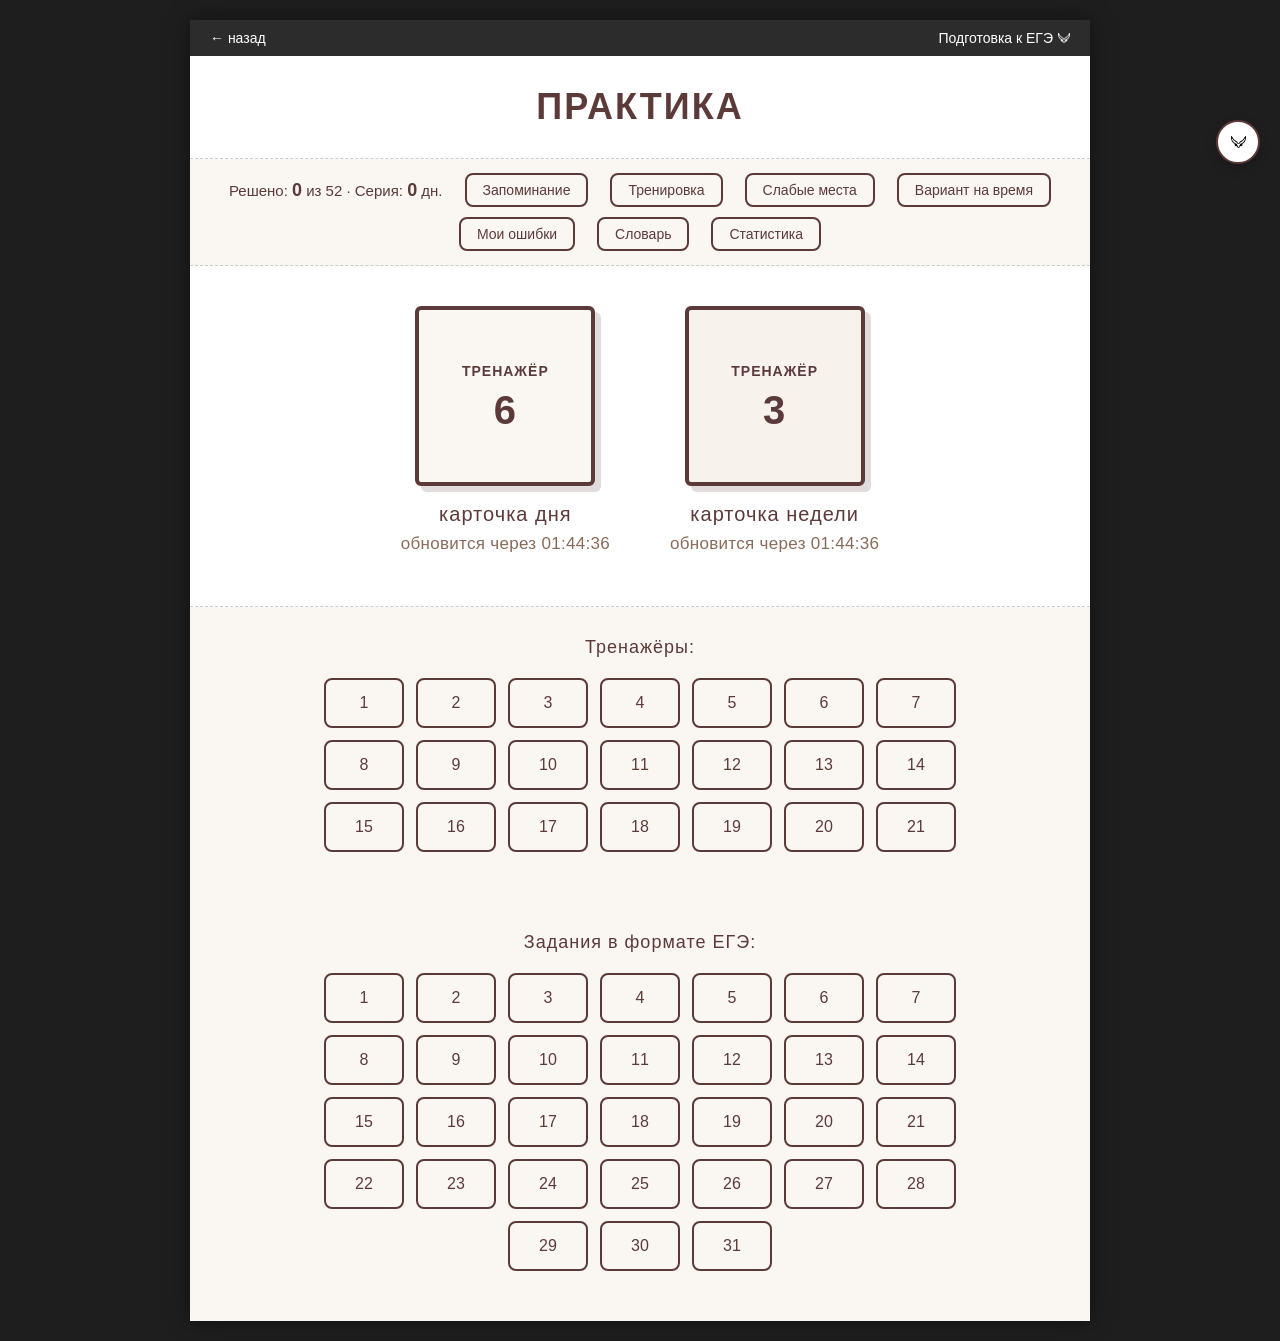
==== commit c4a7d3d0: "Add files via upload" ====
--- a/praktika.html
+++ b/praktika.html
@@ -95,6 +95,7 @@
     <script src="practice.js"></script>
     <script src="words.js"></script>
     <script src="extras.js"></script>
+    <script src="recall.js"></script>
 
 <script>if ('serviceWorker' in navigator) navigator.serviceWorker.register('sw.js').catch(function () {});</script>
 </body>
